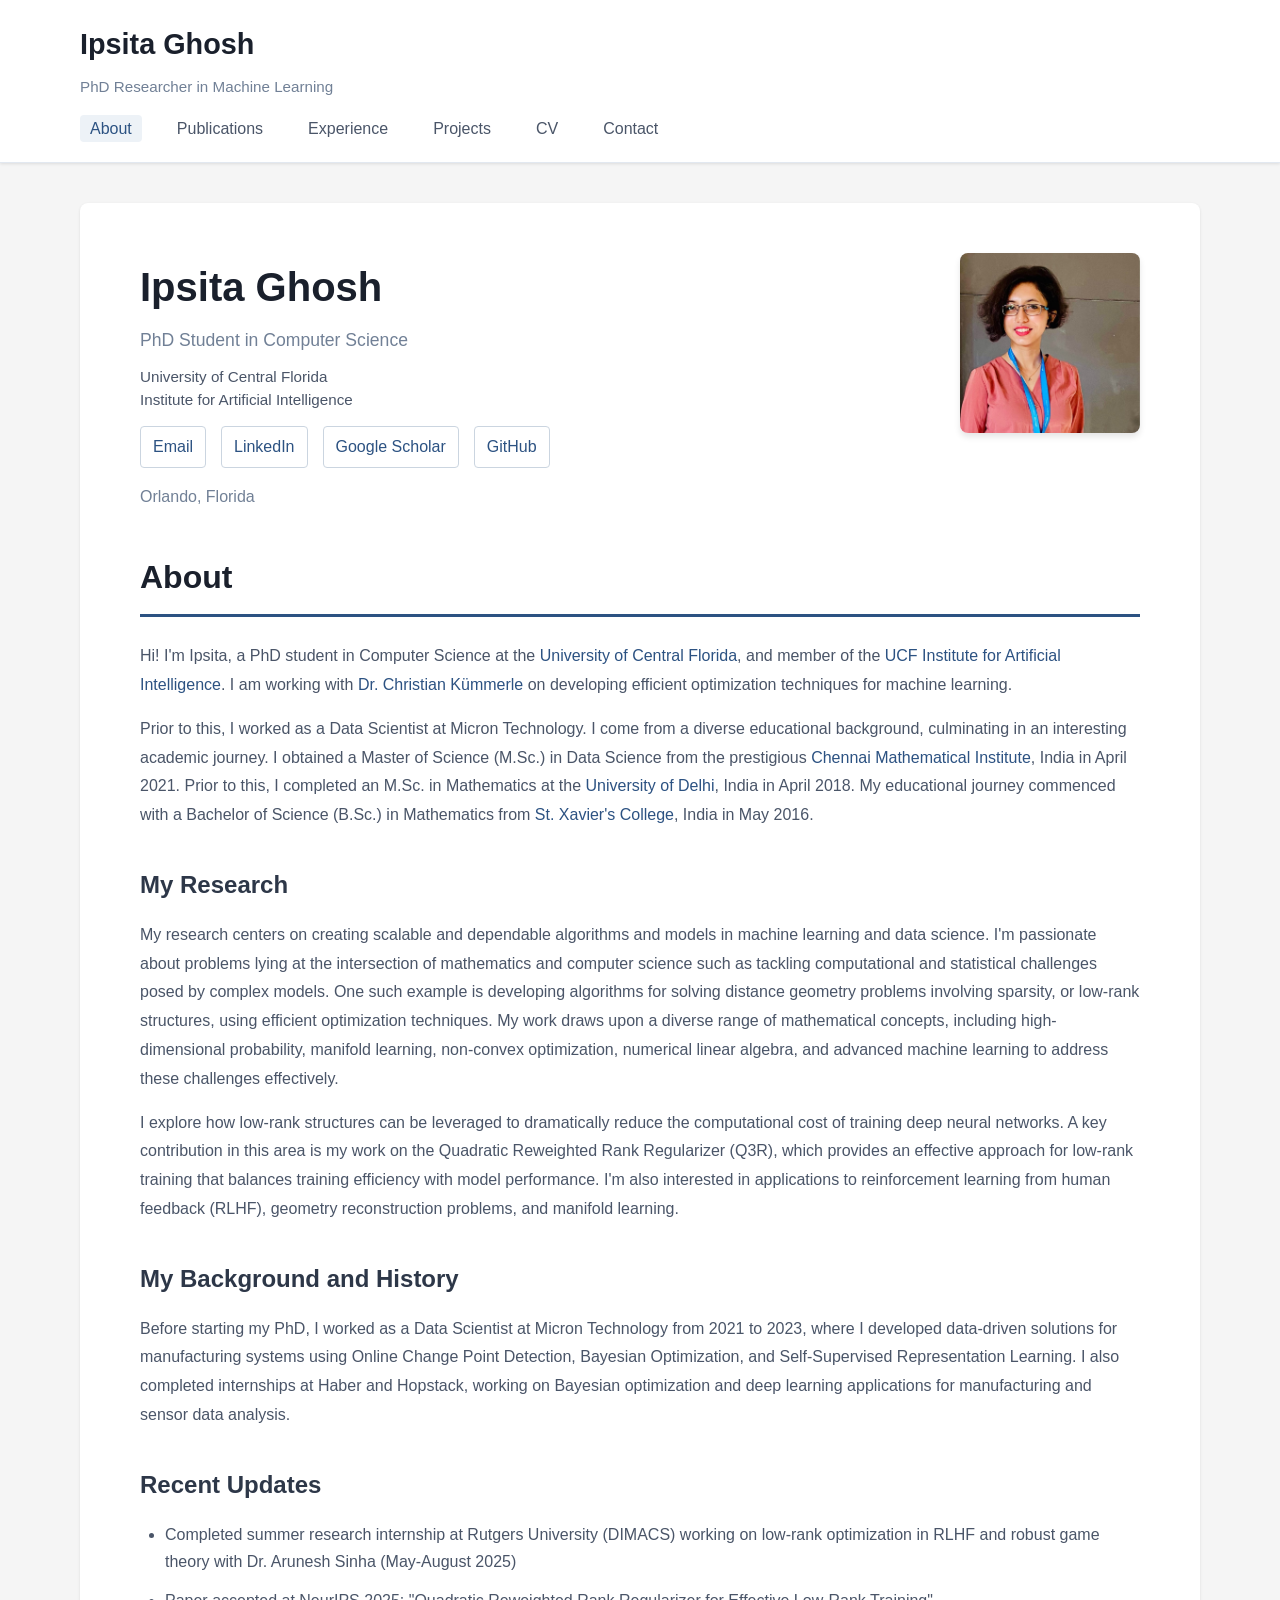
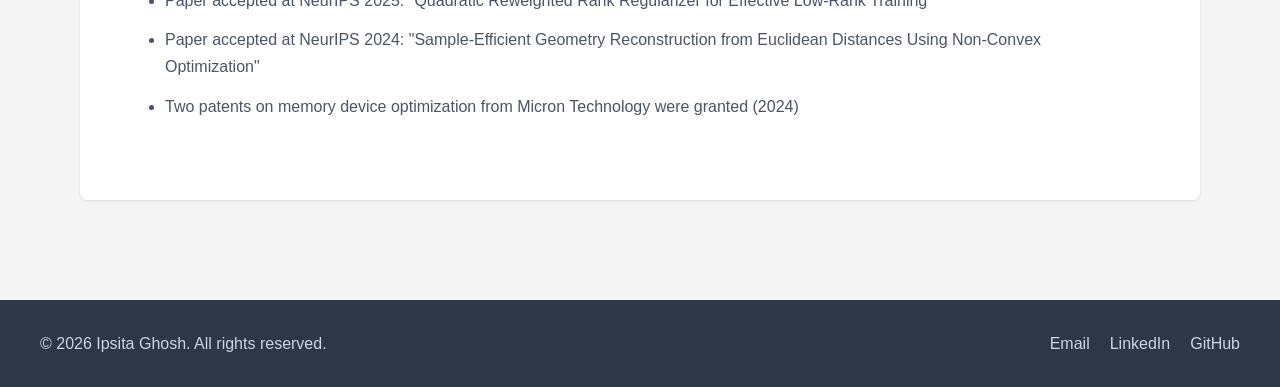
==== index.html @ 9771041d "Initial commit: Academic website with profile, publications, and projects Co-authored-by: Cursor <cu" ====
<!DOCTYPE html>
<html lang="en">
<head>
    <meta charset="UTF-8">
    <meta name="viewport" content="width=device-width, initial-scale=1.0">
    <title>About - Ipsita Ghosh</title>
    <link rel="stylesheet" href="styles.css">
</head>
<body>
    <header>
        <div class="header-content">
            <div class="site-title">
                <h1><a href="index.html">Ipsita Ghosh</a></h1>
                <p class="site-subtitle">PhD Researcher in Machine Learning</p>
            </div>
            <nav>
                <ul>
                    <li><a href="index.html" class="active">About</a></li>
                    <li><a href="publications.html">Publications</a></li>
                    <li><a href="experience.html">Experience</a></li>
                    <li><a href="projects.html">Projects</a></li>
                    <li><a href="cv.html">CV</a></li>
                    <li><a href="contact.html">Contact</a></li>
                </ul>
            </nav>
        </div>
    </header>

    <main>
        <div class="container">
            <section class="profile-section">
                <div class="profile-header">
                    <div class="profile-info">
                        <h2>Ipsita Ghosh</h2>
                        <p class="subtitle">PhD Student in Computer Science</p>
                        <p class="affiliation">University of Central Florida<br>
                        Institute for Artificial Intelligence</p>
                        <div class="social-links">
                            <a href="mailto:ipsita.ghosh@ucf.edu">Email</a>
                            <a href="#">LinkedIn</a>
                            <a href="#">Google Scholar</a>
                            <a href="#">GitHub</a>
                        </div>
                        <p class="location">Orlando, Florida</p>
                    </div>
                    <div class="profile-image-header">
                        <img src="profile.png" alt="Ipsita Ghosh" class="profile-image-small">
                    </div>
                </div>
            </section>

            <section class="content-section">
                <h2>About</h2>
                
                <p>Hi! I'm Ipsita, a PhD student in Computer Science at the <a href="https://www.ucf.edu/" target="_blank">University of Central Florida</a>, and member of the <a href="https://www.ucf.edu/ai/" target="_blank">UCF Institute for Artificial Intelligence</a>. I am working with <a href="https://ckuemmerle.com/home/" target="_blank">Dr. Christian Kümmerle</a> on developing efficient optimization techniques for machine learning.</p>
                
                <p>Prior to this, I worked as a Data Scientist at Micron Technology. I come from a diverse educational background, culminating in an interesting academic journey. I obtained a Master of Science (M.Sc.) in Data Science from the prestigious <a href="https://www.cmi.ac.in/" target="_blank">Chennai Mathematical Institute</a>, India in April 2021. Prior to this, I completed an M.Sc. in Mathematics at the <a href="http://www.du.ac.in/" target="_blank">University of Delhi</a>, India in April 2018. My educational journey commenced with a Bachelor of Science (B.Sc.) in Mathematics from <a href="https://www.sxccal.edu/" target="_blank">St. Xavier's College</a>, India in May 2016.</p>

                <h3>My Research</h3>
                <p>My research centers on creating scalable and dependable algorithms and models in machine learning and data science. I'm passionate about problems lying at the intersection of mathematics and computer science such as tackling computational and statistical challenges posed by complex models. One such example is developing algorithms for solving distance geometry problems involving sparsity, or low-rank structures, using efficient optimization techniques. My work draws upon a diverse range of mathematical concepts, including high-dimensional probability, manifold learning, non-convex optimization, numerical linear algebra, and advanced machine learning to address these challenges effectively.</p>

                <p>I explore how low-rank structures can be leveraged to dramatically reduce the computational cost of training deep neural networks. A key contribution in this area is my work on the Quadratic Reweighted Rank Regularizer (Q3R), which provides an effective approach for low-rank training that balances training efficiency with model performance. I'm also interested in applications to reinforcement learning from human feedback (RLHF), geometry reconstruction problems, and manifold learning.</p>

                <h3>My Background and History</h3>
                <p>Before starting my PhD, I worked as a Data Scientist at Micron Technology from 2021 to 2023, where I developed data-driven solutions for manufacturing systems using Online Change Point Detection, Bayesian Optimization, and Self-Supervised Representation Learning. I also completed internships at Haber and Hopstack, working on Bayesian optimization and deep learning applications for manufacturing and sensor data analysis.</p>

                <h3>Recent Updates</h3>
                <ul class="updates-list">
                    <li>Completed summer research internship at Rutgers University (DIMACS) working on low-rank optimization in RLHF and robust game theory with Dr. Arunesh Sinha (May-August 2025)</li>
                    <li>Paper accepted at NeurIPS 2025: "Quadratic Reweighted Rank Regularizer for Effective Low-Rank Training"</li>
                    <li>Paper accepted at NeurIPS 2024: "Sample-Efficient Geometry Reconstruction from Euclidean Distances Using Non-Convex Optimization"</li>
                    <li>Two patents on memory device optimization from Micron Technology were granted (2024)</li>
                </ul>
            </section>
        </div>
    </main>

    <footer>
        <div class="footer-content">
            <p>&copy; 2026 Ipsita Ghosh. All rights reserved.</p>
            <div class="footer-links">
                <a href="mailto:ipsita.ghosh@ucf.edu">Email</a>
                <a href="#">LinkedIn</a>
                <a href="#">GitHub</a>
            </div>
        </div>
    </footer>
</body>
</html>
---- styles.css ----
/* Global Styles */
* {
    margin: 0;
    padding: 0;
    box-sizing: border-box;
}

body {
    font-family: -apple-system, BlinkMacSystemFont, 'Segoe UI', Roboto, 'Helvetica Neue', Arial, sans-serif;
    line-height: 1.7;
    color: #333;
    background-color: #f5f5f5;
}

a {
    color: #2c5282;
    text-decoration: none;
    transition: color 0.3s ease;
}

a:hover {
    color: #1a365d;
}

/* Header Styles */
header {
    background-color: #fff;
    border-bottom: 1px solid #e2e8f0;
    position: sticky;
    top: 0;
    z-index: 1000;
    box-shadow: 0 1px 3px rgba(0,0,0,0.1);
}

.header-content {
    max-width: 1200px;
    margin: 0 auto;
    padding: 20px 40px;
}

.site-title h1 {
    font-size: 1.8em;
    margin-bottom: 5px;
}

.site-title h1 a {
    color: #1a202c;
}

.site-title h1 a:hover {
    color: #2c5282;
}

.site-subtitle {
    color: #718096;
    font-size: 0.95em;
    margin-bottom: 15px;
}

/* Navigation */
nav ul {
    list-style: none;
    display: flex;
    flex-wrap: wrap;
    gap: 25px;
}

nav a {
    color: #4a5568;
    font-weight: 500;
    padding: 5px 10px;
    border-radius: 4px;
    transition: all 0.3s ease;
}

nav a:hover,
nav a.active {
    color: #2c5282;
    background-color: #edf2f7;
}

/* Main Container */
main {
    max-width: 1200px;
    margin: 0 auto;
    padding: 40px;
}

.container {
    background-color: #fff;
    padding: 50px 60px;
    border-radius: 8px;
    box-shadow: 0 1px 3px rgba(0,0,0,0.1);
}

/* Profile Section */
.profile-section {
    margin-bottom: 40px;
}

.profile-header {
    display: flex;
    align-items: flex-start;
    gap: 40px;
    justify-content: space-between;
}

.profile-image-header {
    flex-shrink: 0;
    width: 180px;
}

.profile-image-small {
    width: 100%;
    height: auto;
    border-radius: 8px;
    box-shadow: 0 4px 6px rgba(0,0,0,0.1);
}

.profile-info h2 {
    font-size: 2.5em;
    color: #1a202c;
    margin-bottom: 5px;
}

.subtitle {
    color: #718096;
    font-size: 1.1em;
    margin-bottom: 10px;
}

.affiliation {
    color: #4a5568;
    font-size: 0.95em;
    margin-bottom: 15px;
    line-height: 1.5;
}

.updates-list {
    list-style-type: disc;
    margin-left: 25px;
    color: #4a5568;
}

.updates-list li {
    margin-bottom: 12px;
    line-height: 1.7;
}

.location {
    color: #718096;
    margin-top: 10px;
}

.social-links {
    display: flex;
    gap: 15px;
    margin: 15px 0;
}

.social-links a {
    color: #2c5282;
    font-weight: 500;
    padding: 6px 12px;
    border: 1px solid #cbd5e0;
    border-radius: 4px;
    transition: all 0.3s ease;
}

.social-links a:hover {
    background-color: #2c5282;
    color: #fff;
    border-color: #2c5282;
}

/* Content Section */
.content-section {
    margin-bottom: 30px;
}

.content-section h2 {
    font-size: 2em;
    color: #1a202c;
    margin-bottom: 25px;
    padding-bottom: 10px;
    border-bottom: 3px solid #2c5282;
}

.content-section h3 {
    font-size: 1.5em;
    color: #2d3748;
    margin-top: 35px;
    margin-bottom: 15px;
}

.content-section p {
    color: #4a5568;
    margin-bottom: 15px;
    line-height: 1.8;
}

/* Publications Page */
.publications-list h3 {
    font-size: 1.4em;
    color: #2d3748;
    margin-top: 30px;
    margin-bottom: 20px;
    padding-bottom: 8px;
    border-bottom: 2px solid #e2e8f0;
}

.publication-item {
    margin-bottom: 30px;
    padding: 20px;
    background-color: #f7fafc;
    border-radius: 6px;
    border-left: 4px solid #2c5282;
}

.pub-venue {
    font-weight: 700;
    color: #2c5282;
    font-size: 1.05em;
    margin-bottom: 8px;
}

.pub-title {
    font-size: 1.1em;
    font-weight: 600;
    color: #1a202c;
    margin-bottom: 8px;
}

.pub-authors {
    color: #718096;
    margin-bottom: 5px;
}

.pub-note {
    font-size: 0.9em;
    color: #718096;
    font-style: italic;
}

.pub-date {
    color: #718096;
    font-size: 0.95em;
    margin-top: 5px;
}

.pub-links {
    margin-top: 10px;
}

.pub-links a {
    color: #2c5282;
    font-weight: 500;
    margin-right: 15px;
}

/* Experience Page */
.experience-list {
    margin-top: 20px;
}

.experience-item {
    margin-bottom: 35px;
    padding: 25px;
    background-color: #f7fafc;
    border-radius: 6px;
    border-left: 4px solid #2c5282;
}

.exp-header {
    display: flex;
    justify-content: space-between;
    align-items: start;
    margin-bottom: 10px;
}

.exp-header h3 {
    font-size: 1.3em;
    color: #1a202c;
    margin: 0 0 5px 0;
}

.exp-organization {
    color: #2c5282;
    font-weight: 500;
    margin-bottom: 10px;
}

.exp-date {
    color: #718096;
    font-style: italic;
    white-space: nowrap;
}

.exp-details {
    color: #4a5568;
    margin-top: 10px;
}

.exp-details ul {
    margin-left: 20px;
    margin-top: 10px;
}

.exp-details li {
    margin-bottom: 8px;
}

/* Projects Page */
.projects-list {
    margin-top: 20px;
}

.project-item {
    margin-bottom: 35px;
    padding: 25px;
    background-color: #f7fafc;
    border-radius: 6px;
    border-left: 4px solid #2c5282;
}

.project-header {
    display: flex;
    justify-content: space-between;
    align-items: center;
    margin-bottom: 10px;
}

.project-header h3 {
    font-size: 1.3em;
    color: #1a202c;
    margin: 0;
}

.project-date {
    color: #718096;
    font-style: italic;
}

.project-location {
    color: #2c5282;
    font-weight: 500;
    margin-bottom: 10px;
}

.project-description {
    color: #4a5568;
    line-height: 1.7;
}

/* Achievements */
.achievements-list {
    margin-top: 20px;
}

.achievement-item {
    display: flex;
    gap: 25px;
    margin-bottom: 25px;
    padding: 20px;
    background-color: #f7fafc;
    border-radius: 6px;
}

.achievement-year {
    font-weight: 700;
    color: #2c5282;
    font-size: 1.2em;
    min-width: 60px;
}

.achievement-content h4 {
    color: #1a202c;
    margin-bottom: 5px;
}

.achievement-content p {
    color: #718096;
    margin: 0;
}

/* CV Page */
.cv-page {
    max-width: 900px;
}

.cv-header {
    display: flex;
    justify-content: space-between;
    align-items: center;
    margin-bottom: 30px;
}

.download-btn {
    background-color: #2c5282;
    color: #fff;
    padding: 10px 20px;
    border-radius: 5px;
    font-weight: 500;
    transition: background-color 0.3s ease;
}

.download-btn:hover {
    background-color: #1a365d;
}

.cv-section {
    margin-bottom: 40px;
}

.cv-section h3 {
    font-size: 1.4em;
    color: #1a202c;
    margin-bottom: 20px;
    padding-bottom: 8px;
    border-bottom: 2px solid #e2e8f0;
}

.cv-item {
    margin-bottom: 20px;
}

.cv-item-header {
    display: flex;
    justify-content: space-between;
    margin-bottom: 5px;
}

.cv-item-header strong {
    color: #1a202c;
}

.cv-item-header span {
    color: #718096;
    font-style: italic;
}

.cv-item p {
    color: #4a5568;
    margin: 5px 0;
}

.cv-details {
    margin-top: 8px;
    color: #718096;
}

.cv-authors {
    color: #718096;
    font-size: 0.95em;
}

.skills-grid-cv {
    display: grid;
    gap: 15px;
}

.skills-grid-cv div {
    padding: 12px;
    background-color: #f7fafc;
    border-radius: 4px;
    color: #4a5568;
}

/* Contact Page */
.contact-page {
    max-width: 800px;
}

.contact-info-box,
.research-areas-box {
    padding: 30px;
    background-color: #f7fafc;
    border-radius: 8px;
    margin-bottom: 30px;
    border-left: 4px solid #2c5282;
}

.contact-info-box h3,
.research-areas-box h3 {
    color: #1a202c;
    margin-bottom: 15px;
    margin-top: 0;
}

.contact-details {
    margin-top: 25px;
}

.contact-item {
    margin-bottom: 25px;
}

.contact-item h4 {
    color: #2c5282;
    margin-bottom: 8px;
}

.contact-item p {
    color: #4a5568;
}

.social-links-contact {
    display: flex;
    flex-wrap: wrap;
    gap: 12px;
    margin-top: 10px;
}

.social-links-contact a {
    color: #2c5282;
    font-weight: 500;
    padding: 8px 15px;
    border: 1px solid #cbd5e0;
    border-radius: 4px;
    transition: all 0.3s ease;
}

.social-links-contact a:hover {
    background-color: #2c5282;
    color: #fff;
    border-color: #2c5282;
}

.research-areas-box ul {
    margin-left: 25px;
    color: #4a5568;
}

.research-areas-box li {
    margin-bottom: 10px;
}

/* Footer */
footer {
    background-color: #2d3748;
    color: #cbd5e0;
    padding: 30px 40px;
    margin-top: 60px;
}

.footer-content {
    max-width: 1200px;
    margin: 0 auto;
    display: flex;
    justify-content: space-between;
    align-items: center;
}

.footer-links {
    display: flex;
    gap: 20px;
}

.footer-links a {
    color: #cbd5e0;
    transition: color 0.3s ease;
}

.footer-links a:hover {
    color: #fff;
}

/* Responsive Design */
@media (max-width: 768px) {
    .header-content,
    main,
    .footer-content {
        padding: 20px;
    }

    .container {
        padding: 30px 25px;
    }

    nav ul {
        gap: 15px;
    }

    .profile-header {
        flex-direction: column;
        text-align: center;
    }

    .profile-info h2 {
        font-size: 2em;
    }

    .social-links {
        justify-content: center;
    }

    .exp-header,
    .project-header,
    .cv-item-header {
        flex-direction: column;
        gap: 10px;
    }

    .footer-content {
        flex-direction: column;
        gap: 15px;
        text-align: center;
    }

    .achievement-item {
        flex-direction: column;
        gap: 10px;
    }

    .profile-header {
        flex-direction: column;
        align-items: center;
        text-align: center;
    }

    .profile-image-header {
        width: 100%;
        max-width: 180px;
        margin-top: 20px;
    }
}
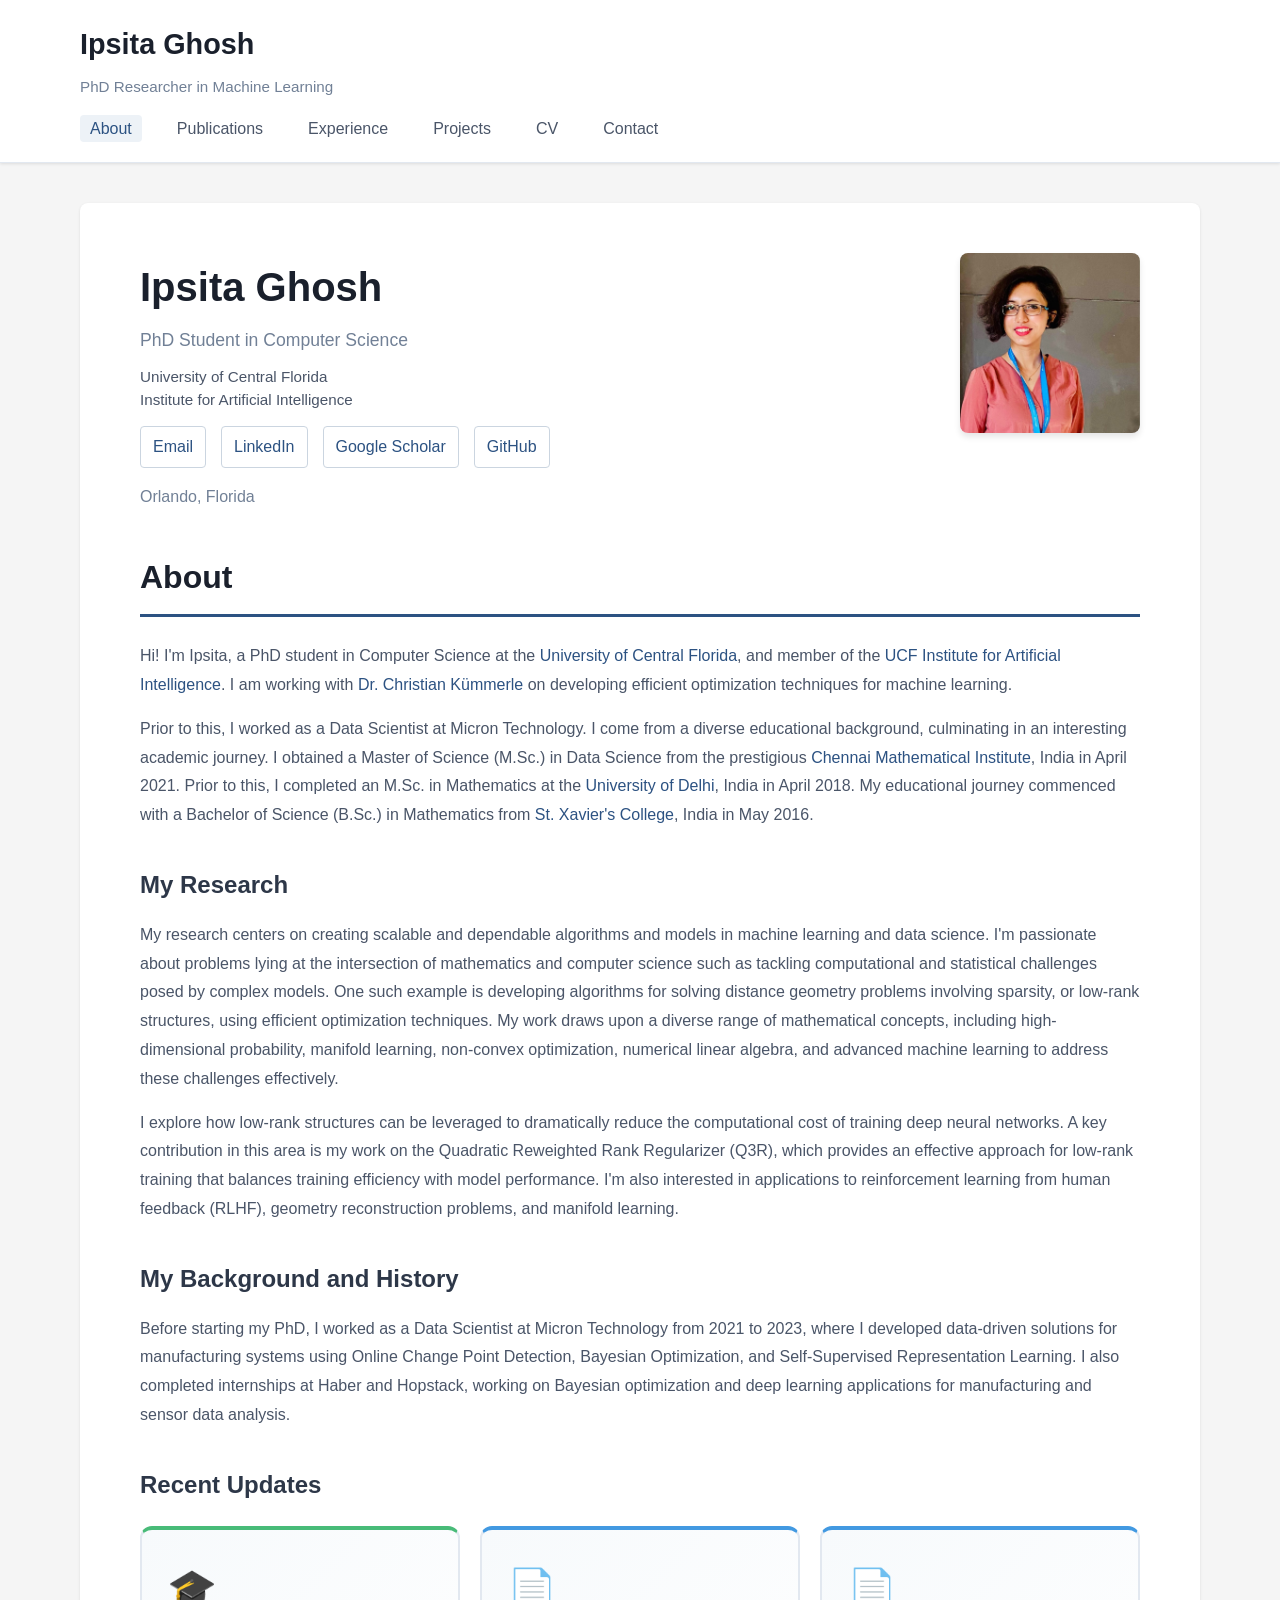
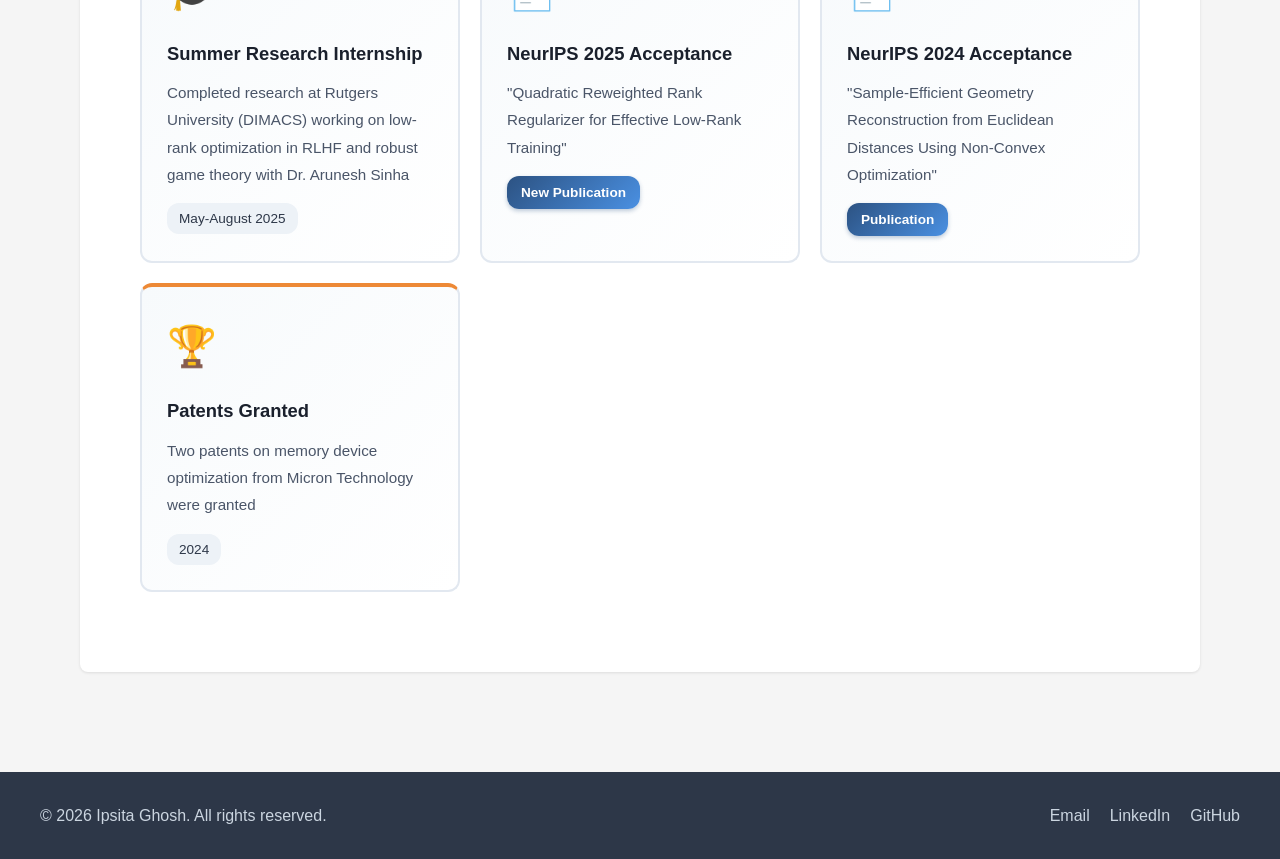
==== commit 115069a6: "Transform Recent Updates into exciting card-based design with animations and color coding Co-authore" ====
--- a/index.html
+++ b/index.html
@@ -37,9 +37,9 @@
                         Institute for Artificial Intelligence</p>
                         <div class="social-links">
                             <a href="mailto:ipsita.ghosh@ucf.edu">Email</a>
-                            <a href="#">LinkedIn</a>
-                            <a href="#">Google Scholar</a>
-                            <a href="#">GitHub</a>
+                            <a href="https://www.linkedin.com/in/ipsita--ghosh/" target="_blank">LinkedIn</a>
+                            <a href="https://scholar.google.com/citations?user=PP6lhJcAAAAJ&hl=en" target="_blank">Google Scholar</a>
+                            <a href="https://github.com/ipsita-ghosh-1" target="_blank">GitHub</a>
                         </div>
                         <p class="location">Orlando, Florida</p>
                     </div>
@@ -65,12 +65,43 @@
                 <p>Before starting my PhD, I worked as a Data Scientist at Micron Technology from 2021 to 2023, where I developed data-driven solutions for manufacturing systems using Online Change Point Detection, Bayesian Optimization, and Self-Supervised Representation Learning. I also completed internships at Haber and Hopstack, working on Bayesian optimization and deep learning applications for manufacturing and sensor data analysis.</p>
 
                 <h3>Recent Updates</h3>
-                <ul class="updates-list">
-                    <li>Completed summer research internship at Rutgers University (DIMACS) working on low-rank optimization in RLHF and robust game theory with Dr. Arunesh Sinha (May-August 2025)</li>
-                    <li>Paper accepted at NeurIPS 2025: "Quadratic Reweighted Rank Regularizer for Effective Low-Rank Training"</li>
-                    <li>Paper accepted at NeurIPS 2024: "Sample-Efficient Geometry Reconstruction from Euclidean Distances Using Non-Convex Optimization"</li>
-                    <li>Two patents on memory device optimization from Micron Technology were granted (2024)</li>
-                </ul>
+                <div class="updates-grid">
+                    <div class="update-card update-internship">
+                        <div class="update-icon">🎓</div>
+                        <div class="update-content">
+                            <h4>Summer Research Internship</h4>
+                            <p>Completed research at Rutgers University (DIMACS) working on low-rank optimization in RLHF and robust game theory with Dr. Arunesh Sinha</p>
+                            <span class="update-date">May-August 2025</span>
+                        </div>
+                    </div>
+                    
+                    <div class="update-card update-publication">
+                        <div class="update-icon">📄</div>
+                        <div class="update-content">
+                            <h4>NeurIPS 2025 Acceptance</h4>
+                            <p>"Quadratic Reweighted Rank Regularizer for Effective Low-Rank Training"</p>
+                            <span class="update-badge">New Publication</span>
+                        </div>
+                    </div>
+                    
+                    <div class="update-card update-publication">
+                        <div class="update-icon">📄</div>
+                        <div class="update-content">
+                            <h4>NeurIPS 2024 Acceptance</h4>
+                            <p>"Sample-Efficient Geometry Reconstruction from Euclidean Distances Using Non-Convex Optimization"</p>
+                            <span class="update-badge">Publication</span>
+                        </div>
+                    </div>
+                    
+                    <div class="update-card update-patent">
+                        <div class="update-icon">🏆</div>
+                        <div class="update-content">
+                            <h4>Patents Granted</h4>
+                            <p>Two patents on memory device optimization from Micron Technology were granted</p>
+                            <span class="update-date">2024</span>
+                        </div>
+                    </div>
+                </div>
             </section>
         </div>
     </main>
--- a/styles.css
+++ b/styles.css
@@ -136,15 +136,106 @@
     line-height: 1.5;
 }
 
-.updates-list {
-    list-style-type: disc;
-    margin-left: 25px;
-    color: #4a5568;
-}
-
-.updates-list li {
+.updates-grid {
+    display: grid;
+    grid-template-columns: repeat(auto-fit, minmax(280px, 1fr));
+    gap: 20px;
+    margin-top: 20px;
+}
+
+.update-card {
+    padding: 25px;
+    border-radius: 12px;
+    background: linear-gradient(135deg, #f7fafc 0%, #ffffff 100%);
+    border: 2px solid #e2e8f0;
+    transition: all 0.3s ease;
+    position: relative;
+    overflow: hidden;
+}
+
+.update-card::before {
+    content: '';
+    position: absolute;
+    top: 0;
+    left: 0;
+    right: 0;
+    height: 4px;
+    background: linear-gradient(90deg, #2c5282, #4a90e2);
+    transform: scaleX(0);
+    transition: transform 0.3s ease;
+}
+
+.update-card:hover {
+    transform: translateY(-5px);
+    box-shadow: 0 8px 20px rgba(44, 82, 130, 0.2);
+    border-color: #2c5282;
+}
+
+.update-card:hover::before {
+    transform: scaleX(1);
+}
+
+.update-internship {
+    border-top: 4px solid #48bb78;
+}
+
+.update-publication {
+    border-top: 4px solid #4299e1;
+}
+
+.update-patent {
+    border-top: 4px solid #ed8936;
+}
+
+.update-icon {
+    font-size: 2.5em;
+    margin-bottom: 15px;
+    display: inline-block;
+    animation: bounce 2s infinite;
+}
+
+@keyframes bounce {
+    0%, 100% {
+        transform: translateY(0);
+    }
+    50% {
+        transform: translateY(-10px);
+    }
+}
+
+.update-content h4 {
+    color: #1a202c;
+    font-size: 1.15em;
+    margin-bottom: 10px;
+    font-weight: 600;
+}
+
+.update-content p {
+    color: #4a5568;
+    line-height: 1.6;
     margin-bottom: 12px;
-    line-height: 1.7;
+    font-size: 0.95em;
+}
+
+.update-date {
+    display: inline-block;
+    background-color: #edf2f7;
+    color: #2d3748;
+    padding: 4px 12px;
+    border-radius: 12px;
+    font-size: 0.85em;
+    font-weight: 500;
+}
+
+.update-badge {
+    display: inline-block;
+    background: linear-gradient(135deg, #2c5282, #4a90e2);
+    color: #fff;
+    padding: 5px 14px;
+    border-radius: 12px;
+    font-size: 0.85em;
+    font-weight: 600;
+    box-shadow: 0 2px 4px rgba(44, 82, 130, 0.3);
 }
 
 .location {
@@ -260,45 +351,86 @@
 
 /* Experience Page */
 .experience-list {
-    margin-top: 20px;
+    margin-top: 30px;
+    position: relative;
+    padding-left: 30px;
+}
+
+.experience-list::before {
+    content: '';
+    position: absolute;
+    left: 0;
+    top: 0;
+    bottom: 0;
+    width: 2px;
+    background: linear-gradient(to bottom, #2c5282, #4a90e2);
 }
 
 .experience-item {
-    margin-bottom: 35px;
-    padding: 25px;
-    background-color: #f7fafc;
-    border-radius: 6px;
-    border-left: 4px solid #2c5282;
+    margin-bottom: 40px;
+    padding: 25px 30px;
+    background-color: #fff;
+    border-radius: 8px;
+    border: 1px solid #e2e8f0;
+    box-shadow: 0 2px 4px rgba(0,0,0,0.05);
+    position: relative;
+    transition: all 0.3s ease;
+}
+
+.experience-item::before {
+    content: '';
+    position: absolute;
+    left: -37px;
+    top: 30px;
+    width: 14px;
+    height: 14px;
+    background-color: #2c5282;
+    border: 3px solid #fff;
+    border-radius: 50%;
+    box-shadow: 0 0 0 3px #e2e8f0;
+}
+
+.experience-item:hover {
+    box-shadow: 0 4px 12px rgba(44, 82, 130, 0.15);
+    transform: translateX(5px);
 }
 
 .exp-header {
     display: flex;
     justify-content: space-between;
     align-items: start;
+    margin-bottom: 12px;
+}
+
+.exp-header h3 {
+    font-size: 1.35em;
+    color: #1a202c;
+    margin: 0 0 8px 0;
+    font-weight: 600;
+}
+
+.exp-organization {
+    color: #2c5282;
+    font-weight: 600;
     margin-bottom: 10px;
-}
-
-.exp-header h3 {
-    font-size: 1.3em;
-    color: #1a202c;
-    margin: 0 0 5px 0;
-}
-
-.exp-organization {
-    color: #2c5282;
-    font-weight: 500;
-    margin-bottom: 10px;
+    font-size: 1.05em;
 }
 
 .exp-date {
     color: #718096;
     font-style: italic;
     white-space: nowrap;
+    font-size: 0.95em;
+    background-color: #edf2f7;
+    padding: 4px 12px;
+    border-radius: 12px;
+    font-weight: 500;
 }
 
 .exp-details {
     color: #4a5568;
-    margin-top: 10px;
+    margin-top: 12px;
+    line-height: 1.7;
 }
 
 .exp-details ul {
@@ -307,75 +439,154 @@
 }
 
 .exp-details li {
-    margin-bottom: 8px;
+    margin-bottom: 10px;
 }
 
 /* Projects Page */
 .projects-list {
-    margin-top: 20px;
+    margin-top: 30px;
+    position: relative;
+    padding-left: 30px;
+}
+
+.projects-list::before {
+    content: '';
+    position: absolute;
+    left: 0;
+    top: 0;
+    bottom: 0;
+    width: 2px;
+    background: linear-gradient(to bottom, #2c5282, #4a90e2);
 }
 
 .project-item {
-    margin-bottom: 35px;
-    padding: 25px;
-    background-color: #f7fafc;
-    border-radius: 6px;
-    border-left: 4px solid #2c5282;
+    margin-bottom: 40px;
+    padding: 25px 30px;
+    background-color: #fff;
+    border-radius: 8px;
+    border: 1px solid #e2e8f0;
+    box-shadow: 0 2px 4px rgba(0,0,0,0.05);
+    position: relative;
+    transition: all 0.3s ease;
+}
+
+.project-item::before {
+    content: '';
+    position: absolute;
+    left: -37px;
+    top: 30px;
+    width: 14px;
+    height: 14px;
+    background-color: #2c5282;
+    border: 3px solid #fff;
+    border-radius: 50%;
+    box-shadow: 0 0 0 3px #e2e8f0;
+}
+
+.project-item:hover {
+    box-shadow: 0 4px 12px rgba(44, 82, 130, 0.15);
+    transform: translateX(5px);
 }
 
 .project-header {
     display: flex;
     justify-content: space-between;
     align-items: center;
+    margin-bottom: 12px;
+}
+
+.project-header h3 {
+    font-size: 1.35em;
+    color: #1a202c;
+    margin: 0;
+    font-weight: 600;
+}
+
+.project-date {
+    color: #718096;
+    font-style: italic;
+    font-size: 0.95em;
+    background-color: #edf2f7;
+    padding: 4px 12px;
+    border-radius: 12px;
+    font-weight: 500;
+}
+
+.project-location {
+    color: #2c5282;
+    font-weight: 600;
     margin-bottom: 10px;
-}
-
-.project-header h3 {
-    font-size: 1.3em;
-    color: #1a202c;
-    margin: 0;
-}
-
-.project-date {
-    color: #718096;
-    font-style: italic;
-}
-
-.project-location {
-    color: #2c5282;
-    font-weight: 500;
-    margin-bottom: 10px;
+    font-size: 1.05em;
 }
 
 .project-description {
     color: #4a5568;
-    line-height: 1.7;
+    line-height: 1.8;
 }
 
 /* Achievements */
 .achievements-list {
-    margin-top: 20px;
+    margin-top: 30px;
+    position: relative;
+    padding-left: 30px;
+}
+
+.achievements-list::before {
+    content: '';
+    position: absolute;
+    left: 0;
+    top: 0;
+    bottom: 0;
+    width: 2px;
+    background: linear-gradient(to bottom, #2c5282, #4a90e2);
 }
 
 .achievement-item {
     display: flex;
     gap: 25px;
-    margin-bottom: 25px;
-    padding: 20px;
-    background-color: #f7fafc;
-    border-radius: 6px;
+    margin-bottom: 30px;
+    padding: 20px 25px;
+    background-color: #fff;
+    border-radius: 8px;
+    border: 1px solid #e2e8f0;
+    box-shadow: 0 2px 4px rgba(0,0,0,0.05);
+    position: relative;
+    transition: all 0.3s ease;
+}
+
+.achievement-item::before {
+    content: '';
+    position: absolute;
+    left: -37px;
+    top: 25px;
+    width: 14px;
+    height: 14px;
+    background-color: #2c5282;
+    border: 3px solid #fff;
+    border-radius: 50%;
+    box-shadow: 0 0 0 3px #e2e8f0;
+}
+
+.achievement-item:hover {
+    box-shadow: 0 4px 12px rgba(44, 82, 130, 0.15);
+    transform: translateX(5px);
 }
 
 .achievement-year {
     font-weight: 700;
     color: #2c5282;
-    font-size: 1.2em;
+    font-size: 1.15em;
     min-width: 60px;
+    background-color: #edf2f7;
+    padding: 4px 12px;
+    border-radius: 12px;
+    height: fit-content;
 }
 
 .achievement-content h4 {
     color: #1a202c;
     margin-bottom: 5px;
+    font-weight: 600;
 }
 
 .achievement-content p {
@@ -623,4 +834,36 @@
         max-width: 180px;
         margin-top: 20px;
     }
-}
+
+    .experience-list,
+    .projects-list,
+    .achievements-list {
+        padding-left: 20px;
+    }
+
+    .experience-list::before,
+    .projects-list::before,
+    .achievements-list::before {
+        left: 5px;
+    }
+
+    .experience-item::before,
+    .project-item::before,
+    .achievement-item::before {
+        left: -27px;
+    }
+
+    .experience-item:hover,
+    .project-item:hover,
+    .achievement-item:hover {
+        transform: none;
+    }
+
+    .updates-grid {
+        grid-template-columns: 1fr;
+    }
+
+    .update-card:hover {
+        transform: translateY(-3px);
+    }
+}
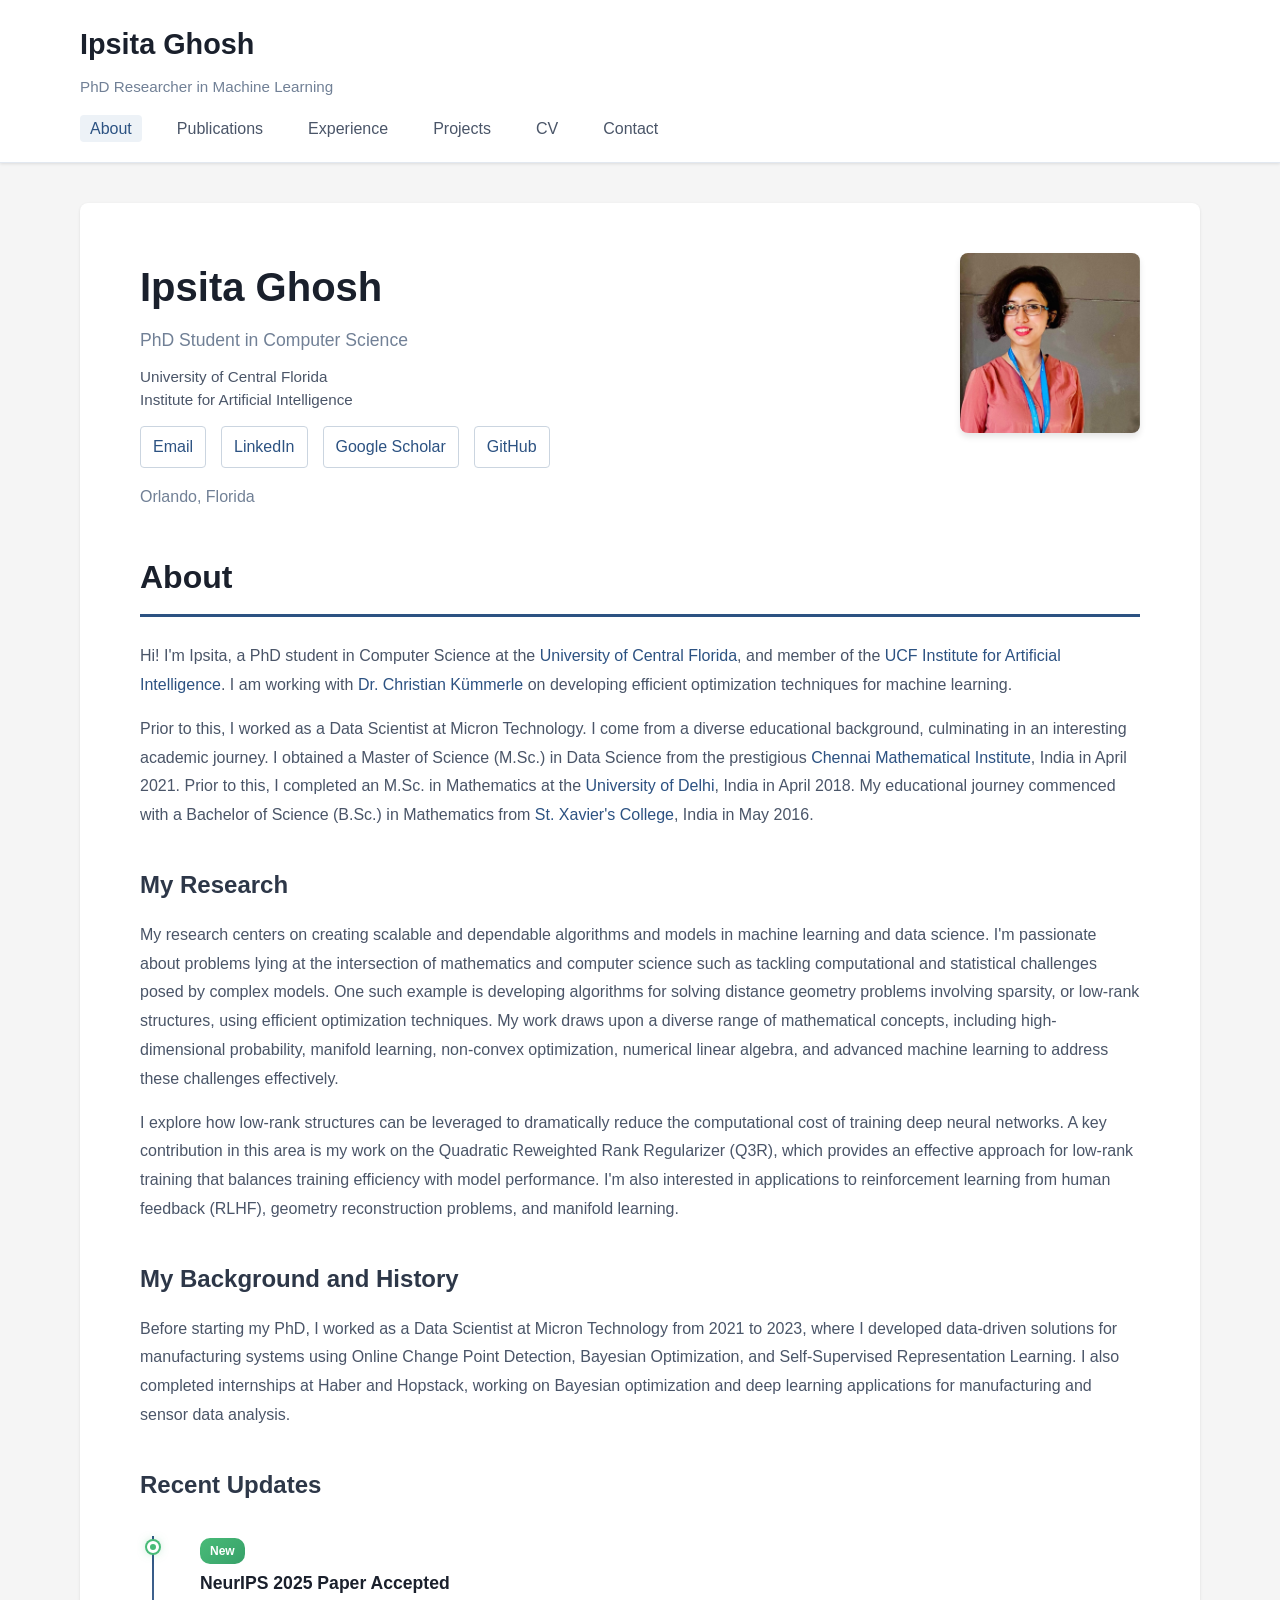
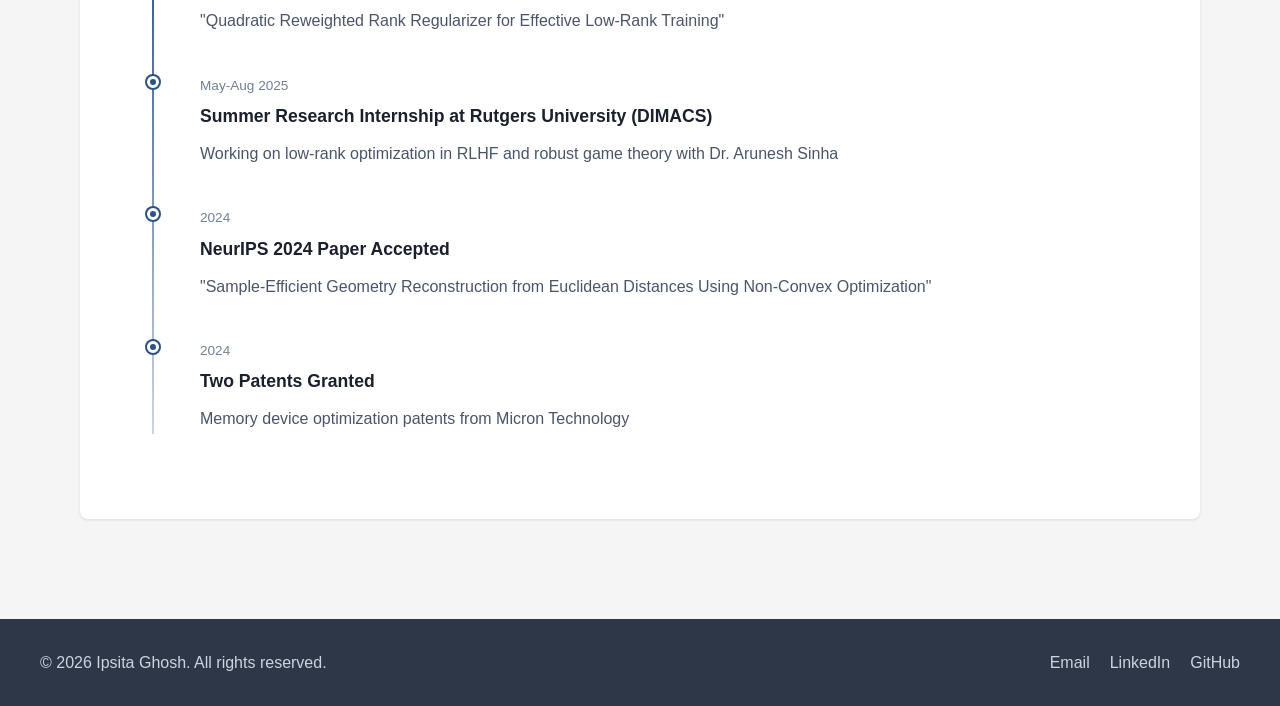
==== commit a85f861d: "Replace card-based updates with minimalist timeline style and fix chronological order Co-authored-by" ====
--- a/index.html
+++ b/index.html
@@ -65,40 +65,40 @@
                 <p>Before starting my PhD, I worked as a Data Scientist at Micron Technology from 2021 to 2023, where I developed data-driven solutions for manufacturing systems using Online Change Point Detection, Bayesian Optimization, and Self-Supervised Representation Learning. I also completed internships at Haber and Hopstack, working on Bayesian optimization and deep learning applications for manufacturing and sensor data analysis.</p>
 
                 <h3>Recent Updates</h3>
-                <div class="updates-grid">
-                    <div class="update-card update-internship">
-                        <div class="update-icon">🎓</div>
-                        <div class="update-content">
-                            <h4>Summer Research Internship</h4>
-                            <p>Completed research at Rutgers University (DIMACS) working on low-rank optimization in RLHF and robust game theory with Dr. Arunesh Sinha</p>
-                            <span class="update-date">May-August 2025</span>
+                <div class="updates-timeline">
+                    <div class="timeline-item">
+                        <div class="timeline-marker highlight"></div>
+                        <div class="timeline-content">
+                            <span class="timeline-badge">New</span>
+                            <h4>NeurIPS 2025 Paper Accepted</h4>
+                            <p>"Quadratic Reweighted Rank Regularizer for Effective Low-Rank Training"</p>
                         </div>
                     </div>
                     
-                    <div class="update-card update-publication">
-                        <div class="update-icon">📄</div>
-                        <div class="update-content">
-                            <h4>NeurIPS 2025 Acceptance</h4>
-                            <p>"Quadratic Reweighted Rank Regularizer for Effective Low-Rank Training"</p>
-                            <span class="update-badge">New Publication</span>
+                    <div class="timeline-item">
+                        <div class="timeline-marker"></div>
+                        <div class="timeline-content">
+                            <span class="timeline-date">May-Aug 2025</span>
+                            <h4>Summer Research Internship at Rutgers University (DIMACS)</h4>
+                            <p>Working on low-rank optimization in RLHF and robust game theory with Dr. Arunesh Sinha</p>
                         </div>
                     </div>
                     
-                    <div class="update-card update-publication">
-                        <div class="update-icon">📄</div>
-                        <div class="update-content">
-                            <h4>NeurIPS 2024 Acceptance</h4>
+                    <div class="timeline-item">
+                        <div class="timeline-marker"></div>
+                        <div class="timeline-content">
+                            <span class="timeline-date">2024</span>
+                            <h4>NeurIPS 2024 Paper Accepted</h4>
                             <p>"Sample-Efficient Geometry Reconstruction from Euclidean Distances Using Non-Convex Optimization"</p>
-                            <span class="update-badge">Publication</span>
                         </div>
                     </div>
                     
-                    <div class="update-card update-patent">
-                        <div class="update-icon">🏆</div>
-                        <div class="update-content">
-                            <h4>Patents Granted</h4>
-                            <p>Two patents on memory device optimization from Micron Technology were granted</p>
-                            <span class="update-date">2024</span>
+                    <div class="timeline-item">
+                        <div class="timeline-marker"></div>
+                        <div class="timeline-content">
+                            <span class="timeline-date">2024</span>
+                            <h4>Two Patents Granted</h4>
+                            <p>Memory device optimization patents from Micron Technology</p>
                         </div>
                     </div>
                 </div>
--- a/styles.css
+++ b/styles.css
@@ -136,106 +136,85 @@
     line-height: 1.5;
 }
 
-.updates-grid {
-    display: grid;
-    grid-template-columns: repeat(auto-fit, minmax(280px, 1fr));
-    gap: 20px;
-    margin-top: 20px;
-}
-
-.update-card {
-    padding: 25px;
-    border-radius: 12px;
-    background: linear-gradient(135deg, #f7fafc 0%, #ffffff 100%);
-    border: 2px solid #e2e8f0;
-    transition: all 0.3s ease;
+.updates-timeline {
     position: relative;
-    overflow: hidden;
-}
-
-.update-card::before {
+    padding-left: 40px;
+    margin-top: 30px;
+}
+
+.updates-timeline::before {
     content: '';
     position: absolute;
+    left: 12px;
     top: 0;
-    left: 0;
-    right: 0;
-    height: 4px;
-    background: linear-gradient(90deg, #2c5282, #4a90e2);
-    transform: scaleX(0);
-    transition: transform 0.3s ease;
-}
-
-.update-card:hover {
-    transform: translateY(-5px);
-    box-shadow: 0 8px 20px rgba(44, 82, 130, 0.2);
-    border-color: #2c5282;
-}
-
-.update-card:hover::before {
-    transform: scaleX(1);
-}
-
-.update-internship {
-    border-top: 4px solid #48bb78;
-}
-
-.update-publication {
-    border-top: 4px solid #4299e1;
-}
-
-.update-patent {
-    border-top: 4px solid #ed8936;
-}
-
-.update-icon {
-    font-size: 2.5em;
-    margin-bottom: 15px;
+    bottom: 0;
+    width: 2px;
+    background: linear-gradient(to bottom, #2c5282, #cbd5e0);
+}
+
+.timeline-item {
+    position: relative;
+    margin-bottom: 35px;
+    padding-left: 20px;
+}
+
+.timeline-marker {
+    position: absolute;
+    left: -33px;
+    top: 5px;
+    width: 12px;
+    height: 12px;
+    background-color: #2c5282;
+    border: 3px solid #fff;
+    border-radius: 50%;
+    box-shadow: 0 0 0 2px #2c5282;
+}
+
+.timeline-marker.highlight {
+    background-color: #48bb78;
+    box-shadow: 0 0 0 2px #48bb78, 0 0 10px rgba(72, 187, 120, 0.5);
+    animation: pulse 2s infinite;
+}
+
+@keyframes pulse {
+    0%, 100% { 
+        transform: scale(1); 
+    }
+    50% { 
+        transform: scale(1.2); 
+    }
+}
+
+.timeline-content h4 {
+    color: #1a202c;
+    font-size: 1.1em;
+    margin-bottom: 8px;
+    font-weight: 600;
+}
+
+.timeline-content p {
+    color: #4a5568;
+    line-height: 1.6;
+    margin: 0;
+}
+
+.timeline-date {
     display: inline-block;
-    animation: bounce 2s infinite;
-}
-
-@keyframes bounce {
-    0%, 100% {
-        transform: translateY(0);
-    }
-    50% {
-        transform: translateY(-10px);
-    }
-}
-
-.update-content h4 {
-    color: #1a202c;
-    font-size: 1.15em;
-    margin-bottom: 10px;
-    font-weight: 600;
-}
-
-.update-content p {
-    color: #4a5568;
-    line-height: 1.6;
-    margin-bottom: 12px;
-    font-size: 0.95em;
-}
-
-.update-date {
-    display: inline-block;
-    background-color: #edf2f7;
-    color: #2d3748;
-    padding: 4px 12px;
-    border-radius: 12px;
+    color: #718096;
     font-size: 0.85em;
     font-weight: 500;
-}
-
-.update-badge {
+    margin-bottom: 5px;
+}
+
+.timeline-badge {
     display: inline-block;
-    background: linear-gradient(135deg, #2c5282, #4a90e2);
-    color: #fff;
-    padding: 5px 14px;
-    border-radius: 12px;
-    font-size: 0.85em;
+    background: linear-gradient(135deg, #48bb78, #38a169);
+    color: white;
+    padding: 3px 10px;
+    border-radius: 10px;
+    font-size: 0.75em;
     font-weight: 600;
-    box-shadow: 0 2px 4px rgba(44, 82, 130, 0.3);
+    margin-bottom: 5px;
 }
 
 .location {
@@ -859,11 +838,15 @@
         transform: none;
     }
 
-    .updates-grid {
-        grid-template-columns: 1fr;
-    }
-
-    .update-card:hover {
-        transform: translateY(-3px);
-    }
-}
+    .updates-timeline {
+        padding-left: 30px;
+    }
+
+    .updates-timeline::before {
+        left: 8px;
+    }
+
+    .timeline-marker {
+        left: -27px;
+    }
+}
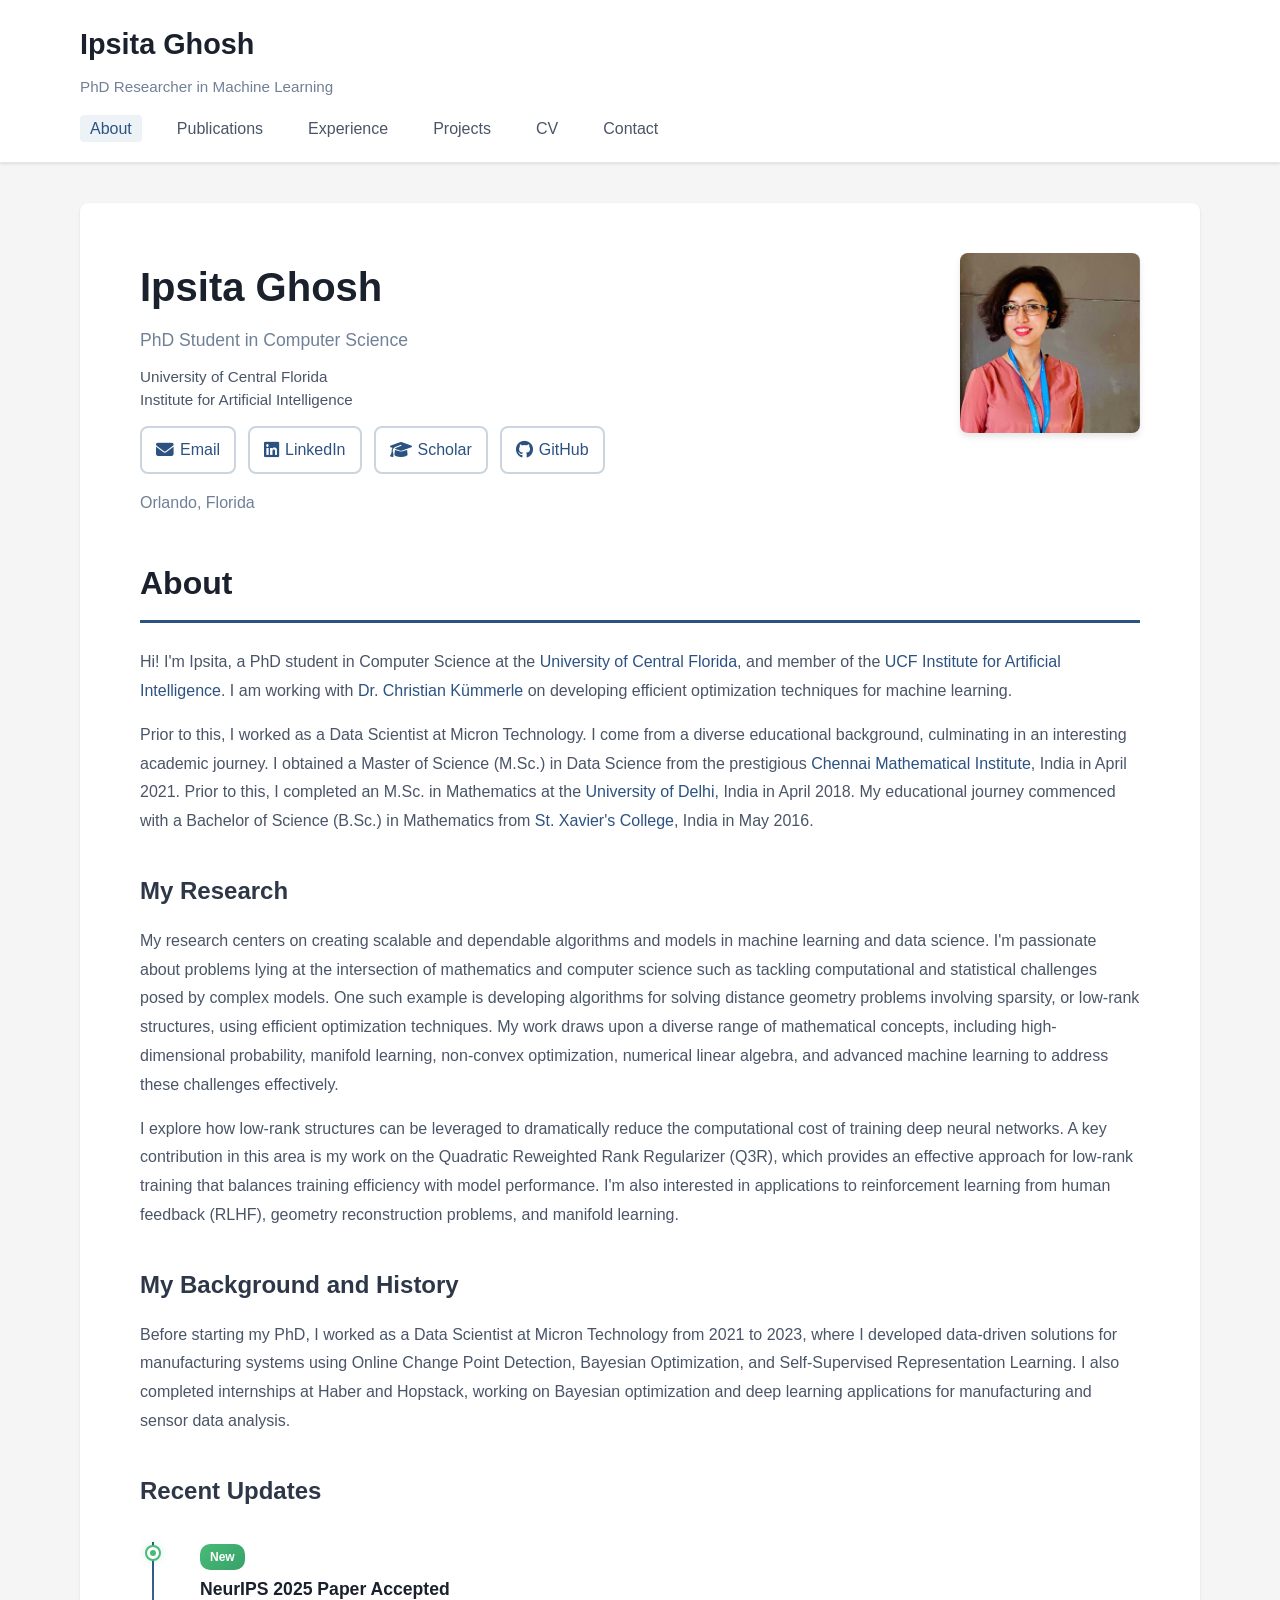
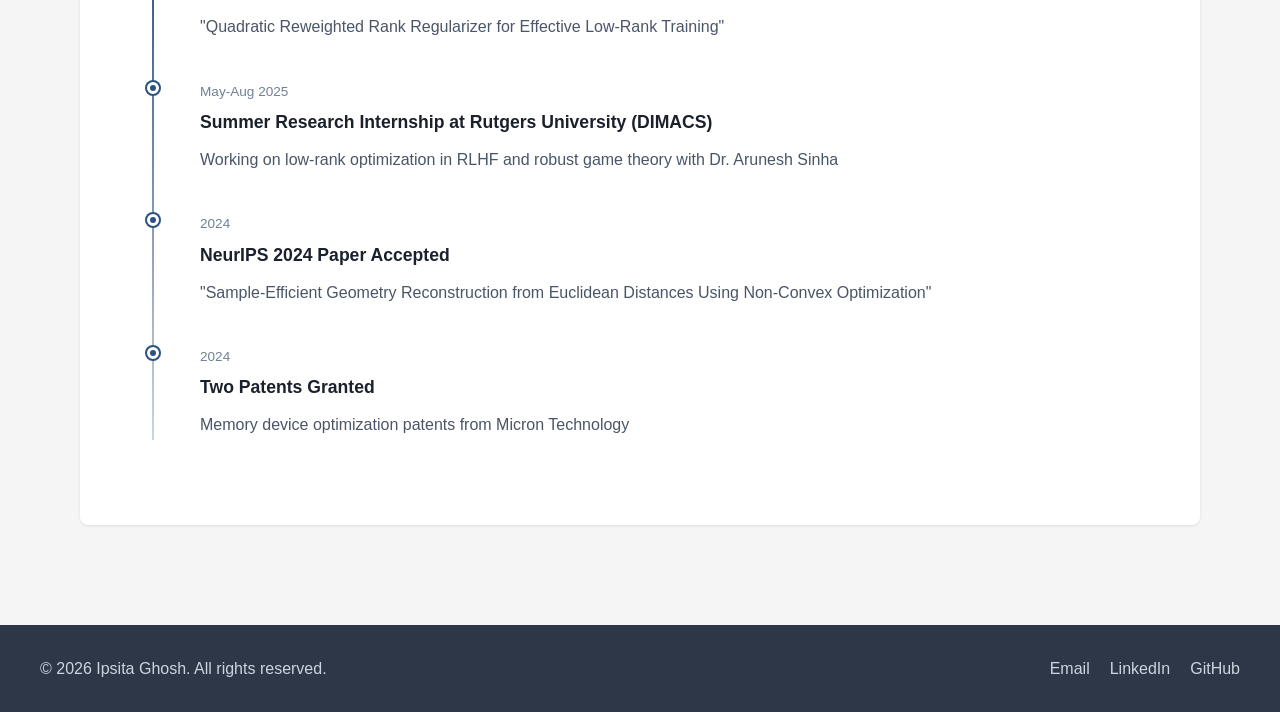
==== commit d73b1054: "Add Font Awesome icons to all social media links across the website Co-authored-by: Cursor <cursorag" ====
--- a/index.html
+++ b/index.html
@@ -5,6 +5,7 @@
     <meta name="viewport" content="width=device-width, initial-scale=1.0">
     <title>About - Ipsita Ghosh</title>
     <link rel="stylesheet" href="styles.css">
+    <link rel="stylesheet" href="https://cdnjs.cloudflare.com/ajax/libs/font-awesome/6.5.1/css/all.min.css">
 </head>
 <body>
     <header>
@@ -36,10 +37,18 @@
                         <p class="affiliation">University of Central Florida<br>
                         Institute for Artificial Intelligence</p>
                         <div class="social-links">
-                            <a href="mailto:ipsita.ghosh@ucf.edu">Email</a>
-                            <a href="https://www.linkedin.com/in/ipsita--ghosh/" target="_blank">LinkedIn</a>
-                            <a href="https://scholar.google.com/citations?user=PP6lhJcAAAAJ&hl=en" target="_blank">Google Scholar</a>
-                            <a href="https://github.com/ipsita-ghosh-1" target="_blank">GitHub</a>
+                            <a href="mailto:ipsita.ghosh@ucf.edu" title="Email">
+                                <i class="fas fa-envelope"></i> Email
+                            </a>
+                            <a href="https://www.linkedin.com/in/ipsita--ghosh/" target="_blank" title="LinkedIn">
+                                <i class="fab fa-linkedin"></i> LinkedIn
+                            </a>
+                            <a href="https://scholar.google.com/citations?user=PP6lhJcAAAAJ&hl=en" target="_blank" title="Google Scholar">
+                                <i class="fas fa-graduation-cap"></i> Scholar
+                            </a>
+                            <a href="https://github.com/ipsita-ghosh-1" target="_blank" title="GitHub">
+                                <i class="fab fa-github"></i> GitHub
+                            </a>
                         </div>
                         <p class="location">Orlando, Florida</p>
                     </div>
--- a/styles.css
+++ b/styles.css
@@ -224,23 +224,33 @@
 
 .social-links {
     display: flex;
-    gap: 15px;
+    gap: 12px;
     margin: 15px 0;
+    flex-wrap: wrap;
 }
 
 .social-links a {
     color: #2c5282;
     font-weight: 500;
-    padding: 6px 12px;
-    border: 1px solid #cbd5e0;
-    border-radius: 4px;
+    padding: 8px 14px;
+    border: 2px solid #cbd5e0;
+    border-radius: 8px;
     transition: all 0.3s ease;
+    display: inline-flex;
+    align-items: center;
+    gap: 6px;
+}
+
+.social-links a i {
+    font-size: 1.1em;
 }
 
 .social-links a:hover {
     background-color: #2c5282;
     color: #fff;
     border-color: #2c5282;
+    transform: translateY(-2px);
+    box-shadow: 0 4px 8px rgba(44, 82, 130, 0.2);
 }
 
 /* Content Section */
@@ -705,15 +715,24 @@
     color: #2c5282;
     font-weight: 500;
     padding: 8px 15px;
-    border: 1px solid #cbd5e0;
-    border-radius: 4px;
+    border: 2px solid #cbd5e0;
+    border-radius: 8px;
     transition: all 0.3s ease;
+    display: inline-flex;
+    align-items: center;
+    gap: 6px;
+}
+
+.social-links-contact a i {
+    font-size: 1.1em;
 }
 
 .social-links-contact a:hover {
     background-color: #2c5282;
     color: #fff;
     border-color: #2c5282;
+    transform: translateY(-2px);
+    box-shadow: 0 4px 8px rgba(44, 82, 130, 0.2);
 }
 
 .research-areas-box ul {
@@ -744,11 +763,19 @@
 .footer-links {
     display: flex;
     gap: 20px;
+    flex-wrap: wrap;
 }
 
 .footer-links a {
     color: #cbd5e0;
     transition: color 0.3s ease;
+    display: inline-flex;
+    align-items: center;
+    gap: 6px;
+}
+
+.footer-links a i {
+    font-size: 1.1em;
 }
 
 .footer-links a:hover {
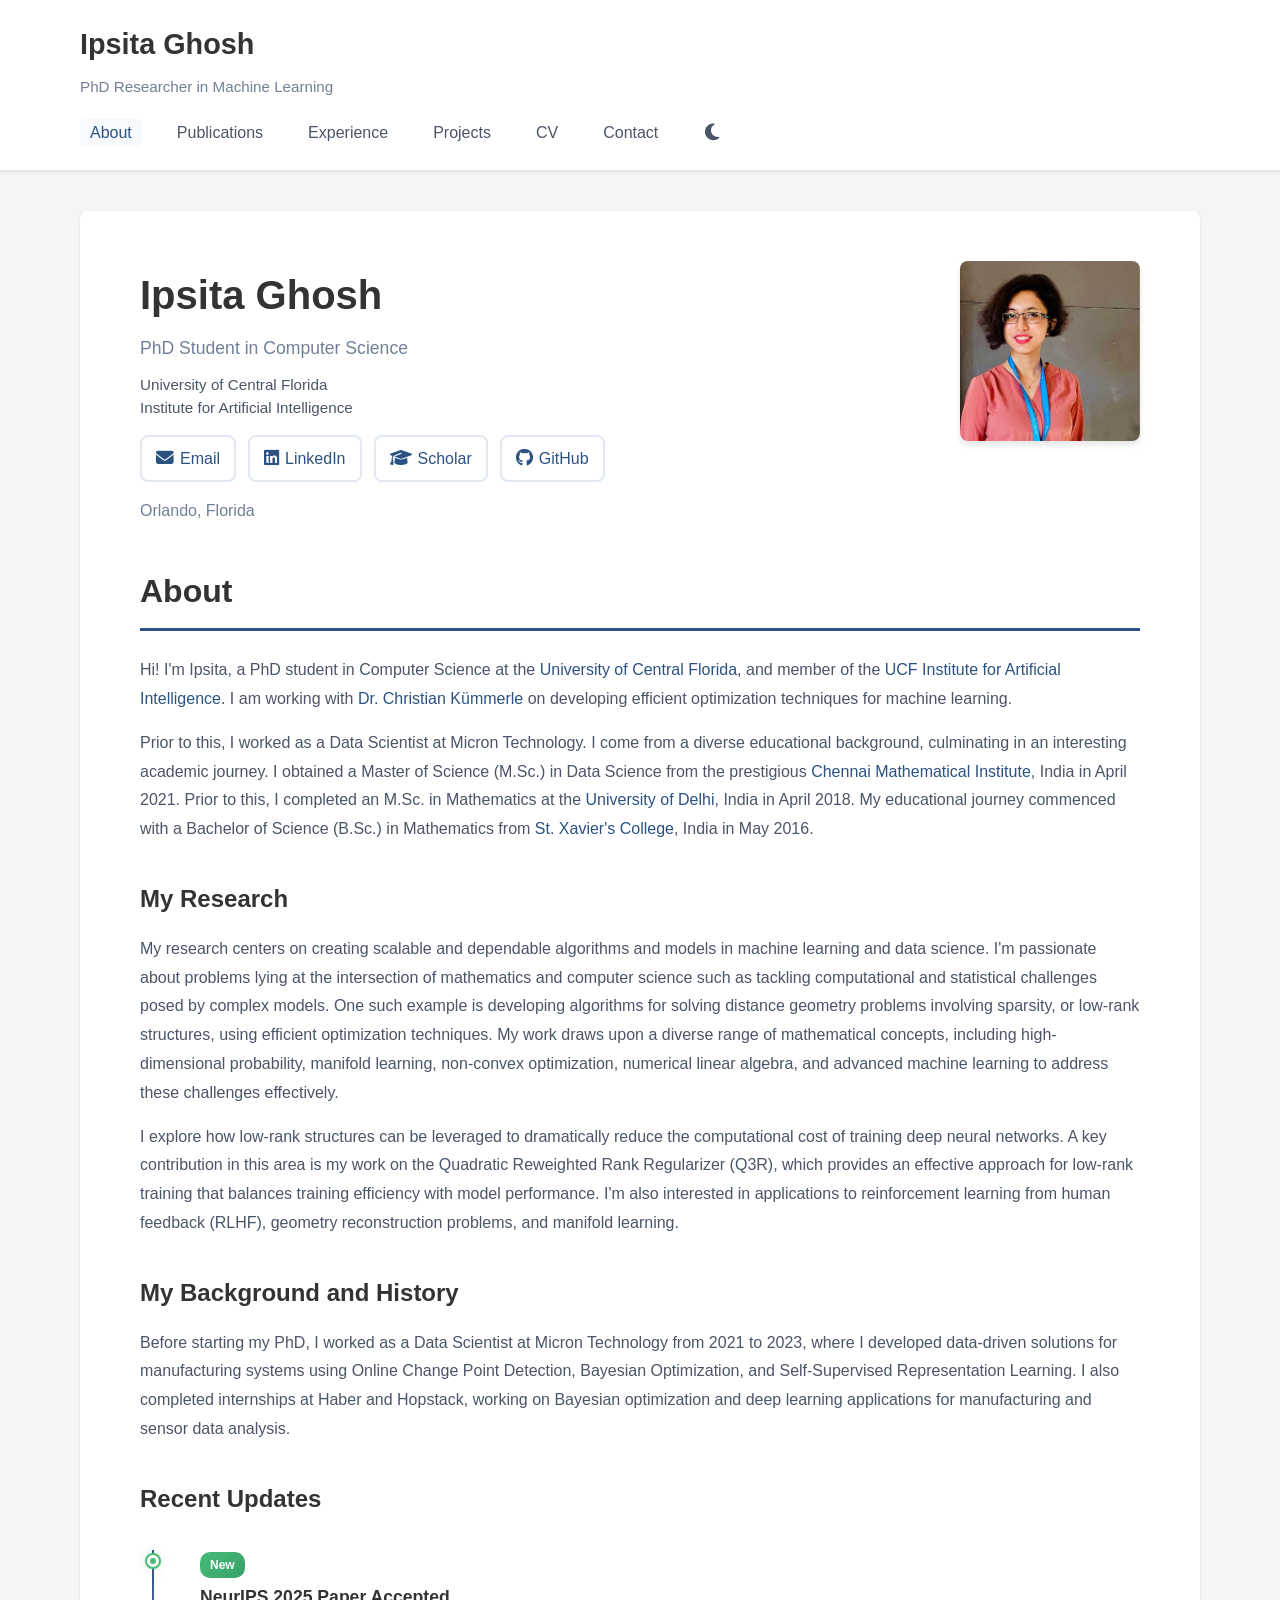
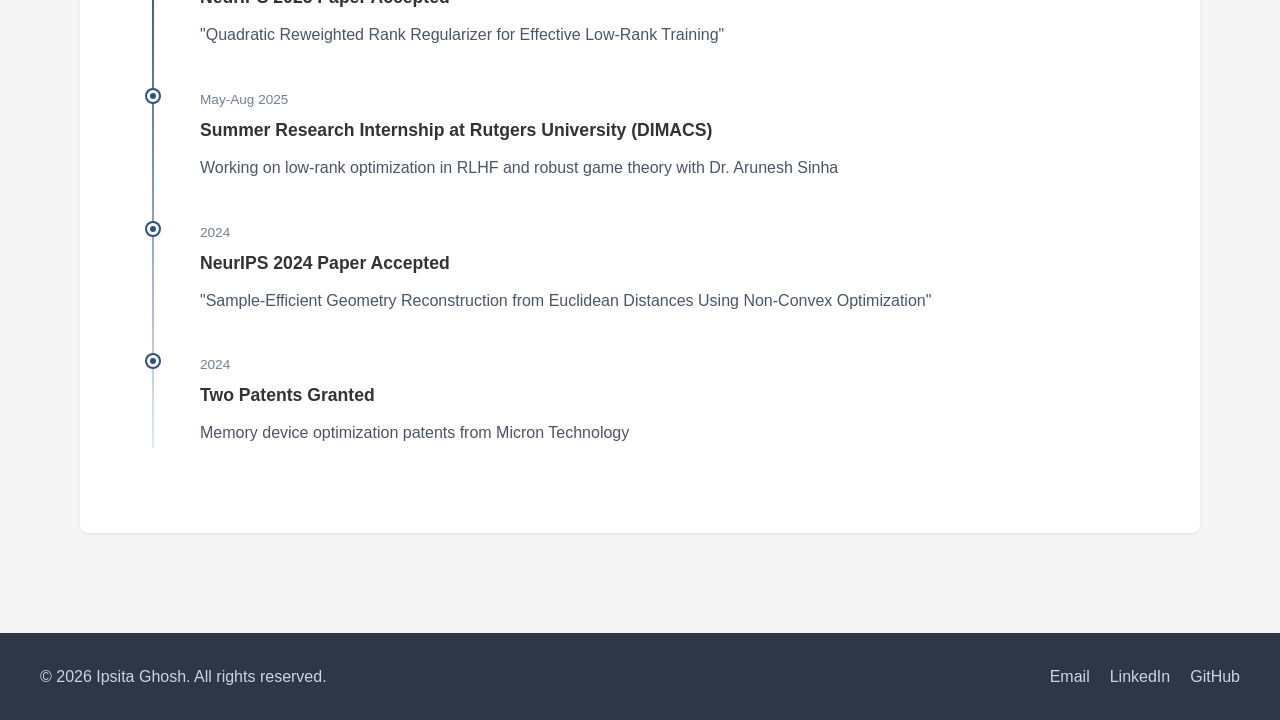
==== commit a18db9f6: "Implement dark/light mode toggle with theme persistence across all pages Co-authored-by: Cursor <cur" ====
--- a/index.html
+++ b/index.html
@@ -22,6 +22,9 @@
                     <li><a href="projects.html">Projects</a></li>
                     <li><a href="cv.html">CV</a></li>
                     <li><a href="contact.html">Contact</a></li>
+                    <li><button id="theme-toggle" class="theme-toggle" aria-label="Toggle dark mode">
+                        <i class="fas fa-moon"></i>
+                    </button></li>
                 </ul>
             </nav>
         </div>
@@ -125,5 +128,7 @@
             </div>
         </div>
     </footer>
+
+    <script src="theme.js"></script>
 </body>
 </html>
--- a/styles.css
+++ b/styles.css
@@ -5,11 +5,44 @@
     box-sizing: border-box;
 }
 
+:root {
+    --bg-primary: #f5f5f5;
+    --bg-secondary: #ffffff;
+    --bg-tertiary: #f7fafc;
+    --text-primary: #333333;
+    --text-secondary: #4a5568;
+    --text-tertiary: #718096;
+    --accent-primary: #2c5282;
+    --accent-secondary: #4a90e2;
+    --border-color: #e2e8f0;
+    --shadow: rgba(0, 0, 0, 0.1);
+    --header-bg: #ffffff;
+    --footer-bg: #2d3748;
+    --footer-text: #cbd5e0;
+}
+
+[data-theme="dark"] {
+    --bg-primary: #1a202c;
+    --bg-secondary: #2d3748;
+    --bg-tertiary: #2d3748;
+    --text-primary: #e2e8f0;
+    --text-secondary: #cbd5e0;
+    --text-tertiary: #a0aec0;
+    --accent-primary: #4a90e2;
+    --accent-secondary: #63b3ed;
+    --border-color: #4a5568;
+    --shadow: rgba(0, 0, 0, 0.3);
+    --header-bg: #2d3748;
+    --footer-bg: #1a202c;
+    --footer-text: #cbd5e0;
+}
+
 body {
     font-family: -apple-system, BlinkMacSystemFont, 'Segoe UI', Roboto, 'Helvetica Neue', Arial, sans-serif;
     line-height: 1.7;
-    color: #333;
-    background-color: #f5f5f5;
+    color: var(--text-primary);
+    background-color: var(--bg-primary);
+    transition: background-color 0.3s ease, color 0.3s ease;
 }
 
 a {
@@ -22,14 +55,35 @@
     color: #1a365d;
 }
 
+/* Theme Toggle Button */
+.theme-toggle {
+    background: none;
+    border: none;
+    color: var(--text-secondary);
+    cursor: pointer;
+    font-size: 1.2em;
+    padding: 8px 12px;
+    border-radius: 8px;
+    transition: all 0.3s ease;
+    display: flex;
+    align-items: center;
+    justify-content: center;
+}
+
+.theme-toggle:hover {
+    background-color: var(--bg-tertiary);
+    color: var(--accent-primary);
+}
+
 /* Header Styles */
 header {
-    background-color: #fff;
-    border-bottom: 1px solid #e2e8f0;
+    background-color: var(--header-bg);
+    border-bottom: 1px solid var(--border-color);
     position: sticky;
     top: 0;
     z-index: 1000;
-    box-shadow: 0 1px 3px rgba(0,0,0,0.1);
+    box-shadow: 0 1px 3px var(--shadow);
+    transition: background-color 0.3s ease;
 }
 
 .header-content {
@@ -44,15 +98,15 @@
 }
 
 .site-title h1 a {
-    color: #1a202c;
+    color: var(--text-primary);
 }
 
 .site-title h1 a:hover {
-    color: #2c5282;
+    color: var(--accent-primary);
 }
 
 .site-subtitle {
-    color: #718096;
+    color: var(--text-tertiary);
     font-size: 0.95em;
     margin-bottom: 15px;
 }
@@ -63,10 +117,11 @@
     display: flex;
     flex-wrap: wrap;
     gap: 25px;
+    align-items: center;
 }
 
 nav a {
-    color: #4a5568;
+    color: var(--text-secondary);
     font-weight: 500;
     padding: 5px 10px;
     border-radius: 4px;
@@ -75,8 +130,8 @@
 
 nav a:hover,
 nav a.active {
-    color: #2c5282;
-    background-color: #edf2f7;
+    color: var(--accent-primary);
+    background-color: var(--bg-tertiary);
 }
 
 /* Main Container */
@@ -87,10 +142,11 @@
 }
 
 .container {
-    background-color: #fff;
+    background-color: var(--bg-secondary);
     padding: 50px 60px;
     border-radius: 8px;
-    box-shadow: 0 1px 3px rgba(0,0,0,0.1);
+    box-shadow: 0 1px 3px var(--shadow);
+    transition: background-color 0.3s ease;
 }
 
 /* Profile Section */
@@ -119,7 +175,7 @@
 
 .profile-info h2 {
     font-size: 2.5em;
-    color: #1a202c;
+    color: var(--text-primary);
     margin-bottom: 5px;
 }
 
@@ -130,7 +186,7 @@
 }
 
 .affiliation {
-    color: #4a5568;
+    color: var(--text-secondary);
     font-size: 0.95em;
     margin-bottom: 15px;
     line-height: 1.5;
@@ -149,7 +205,7 @@
     top: 0;
     bottom: 0;
     width: 2px;
-    background: linear-gradient(to bottom, #2c5282, #cbd5e0);
+    background: linear-gradient(to bottom, var(--accent-primary), var(--border-color));
 }
 
 .timeline-item {
@@ -164,10 +220,10 @@
     top: 5px;
     width: 12px;
     height: 12px;
-    background-color: #2c5282;
-    border: 3px solid #fff;
+    background-color: var(--accent-primary);
+    border: 3px solid var(--bg-secondary);
     border-radius: 50%;
-    box-shadow: 0 0 0 2px #2c5282;
+    box-shadow: 0 0 0 2px var(--accent-primary);
 }
 
 .timeline-marker.highlight {
@@ -186,21 +242,21 @@
 }
 
 .timeline-content h4 {
-    color: #1a202c;
+    color: var(--text-primary);
     font-size: 1.1em;
     margin-bottom: 8px;
     font-weight: 600;
 }
 
 .timeline-content p {
-    color: #4a5568;
+    color: var(--text-secondary);
     line-height: 1.6;
     margin: 0;
 }
 
 .timeline-date {
     display: inline-block;
-    color: #718096;
+    color: var(--text-tertiary);
     font-size: 0.85em;
     font-weight: 500;
     margin-bottom: 5px;
@@ -230,10 +286,10 @@
 }
 
 .social-links a {
-    color: #2c5282;
+    color: var(--accent-primary);
     font-weight: 500;
     padding: 8px 14px;
-    border: 2px solid #cbd5e0;
+    border: 2px solid var(--border-color);
     border-radius: 8px;
     transition: all 0.3s ease;
     display: inline-flex;
@@ -246,11 +302,11 @@
 }
 
 .social-links a:hover {
-    background-color: #2c5282;
+    background-color: var(--accent-primary);
     color: #fff;
-    border-color: #2c5282;
+    border-color: var(--accent-primary);
     transform: translateY(-2px);
-    box-shadow: 0 4px 8px rgba(44, 82, 130, 0.2);
+    box-shadow: 0 4px 8px var(--shadow);
 }
 
 /* Content Section */
@@ -260,21 +316,21 @@
 
 .content-section h2 {
     font-size: 2em;
-    color: #1a202c;
+    color: var(--text-primary);
     margin-bottom: 25px;
     padding-bottom: 10px;
-    border-bottom: 3px solid #2c5282;
+    border-bottom: 3px solid var(--accent-primary);
 }
 
 .content-section h3 {
     font-size: 1.5em;
-    color: #2d3748;
+    color: var(--text-primary);
     margin-top: 35px;
     margin-bottom: 15px;
 }
 
 .content-section p {
-    color: #4a5568;
+    color: var(--text-secondary);
     margin-bottom: 15px;
     line-height: 1.8;
 }
@@ -746,10 +802,11 @@
 
 /* Footer */
 footer {
-    background-color: #2d3748;
-    color: #cbd5e0;
+    background-color: var(--footer-bg);
+    color: var(--footer-text);
     padding: 30px 40px;
     margin-top: 60px;
+    transition: background-color 0.3s ease;
 }
 
 .footer-content {
@@ -767,7 +824,7 @@
 }
 
 .footer-links a {
-    color: #cbd5e0;
+    color: var(--footer-text);
     transition: color 0.3s ease;
     display: inline-flex;
     align-items: center;
@@ -779,7 +836,7 @@
 }
 
 .footer-links a:hover {
-    color: #fff;
+    color: var(--accent-secondary);
 }
 
 /* Responsive Design */
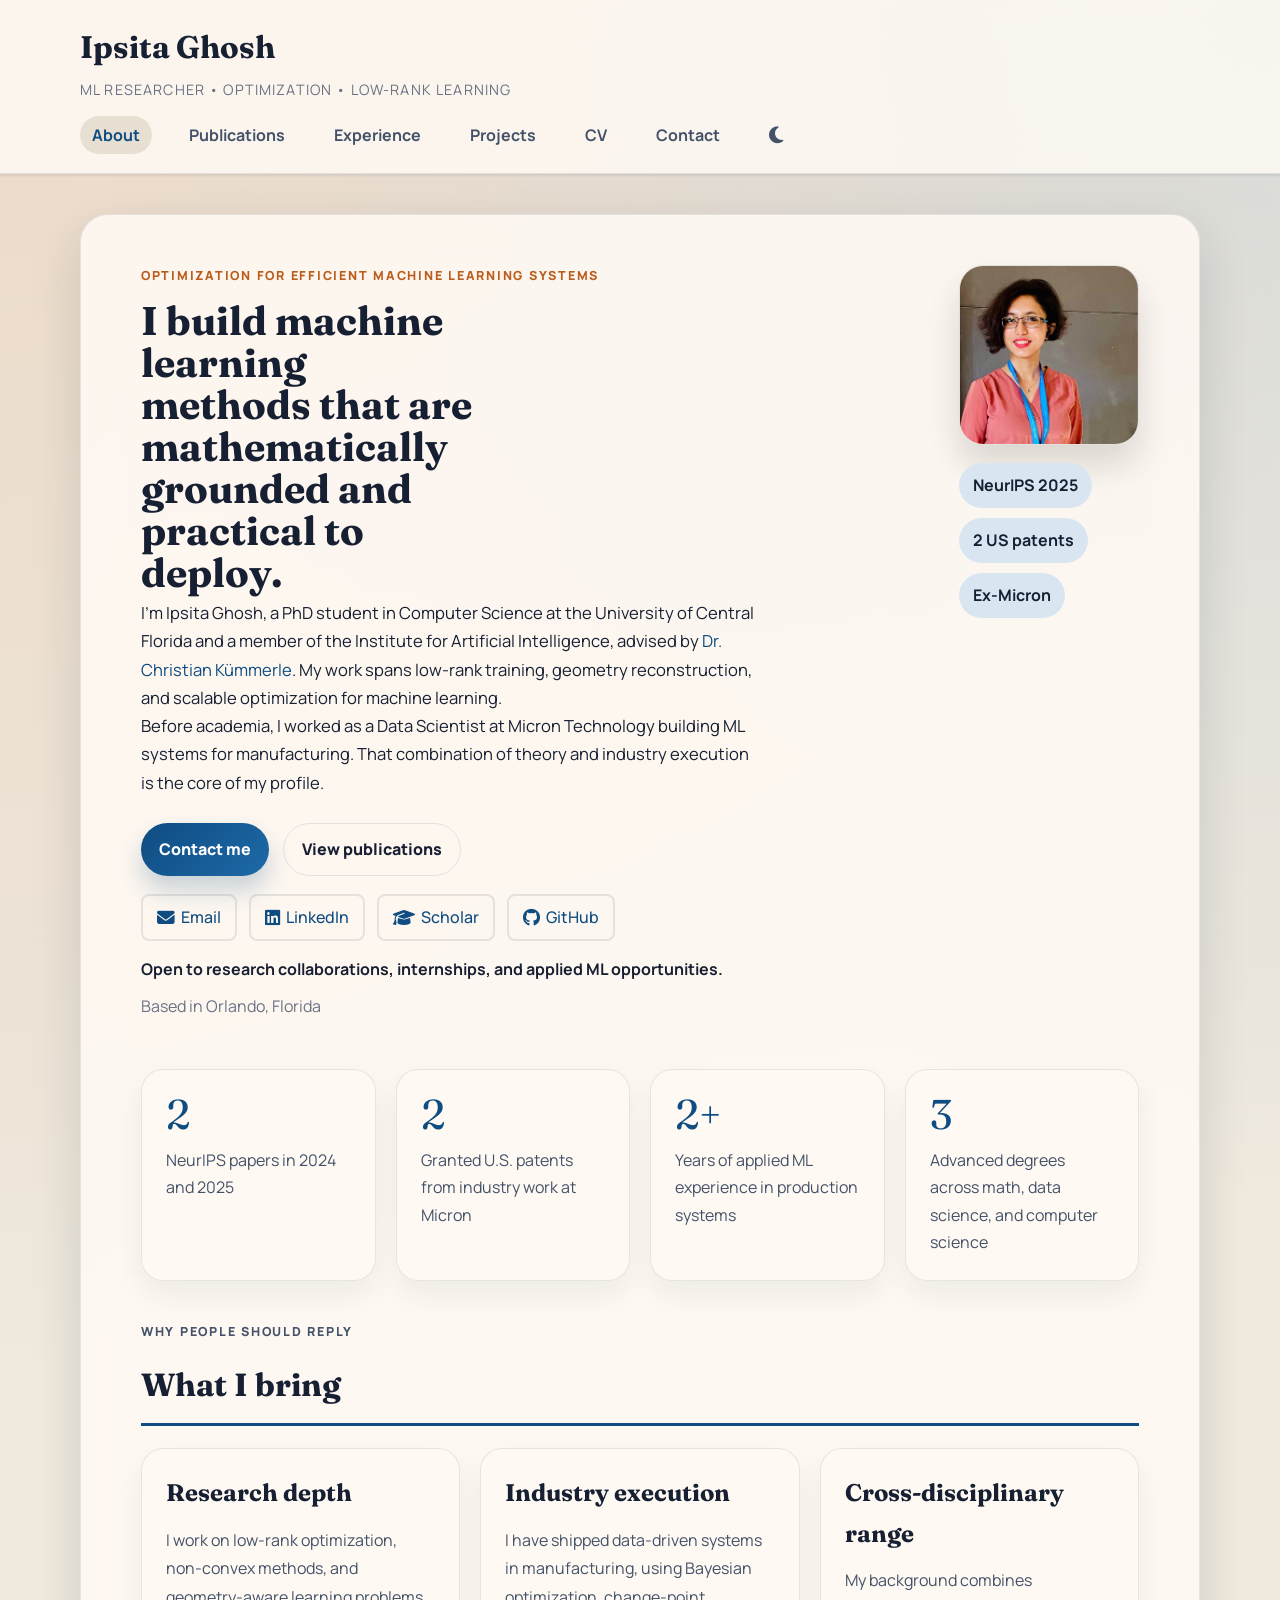
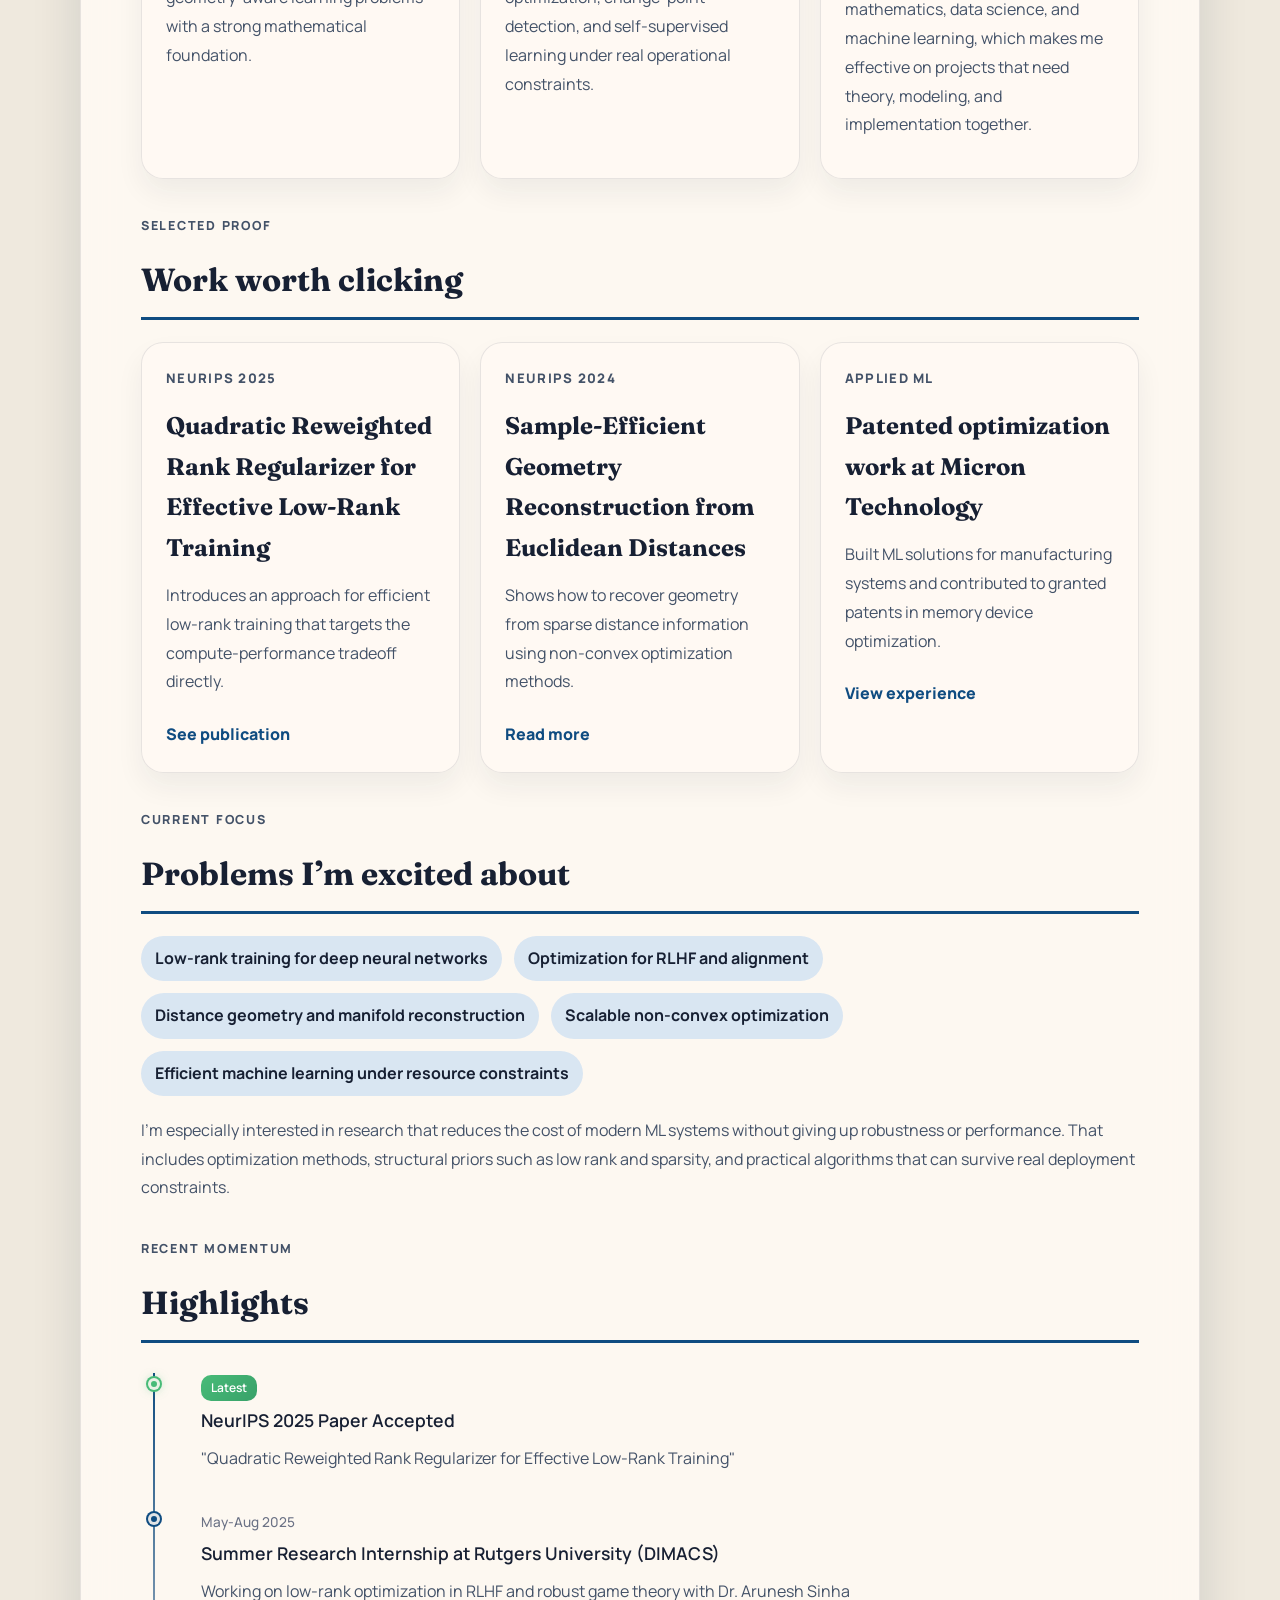
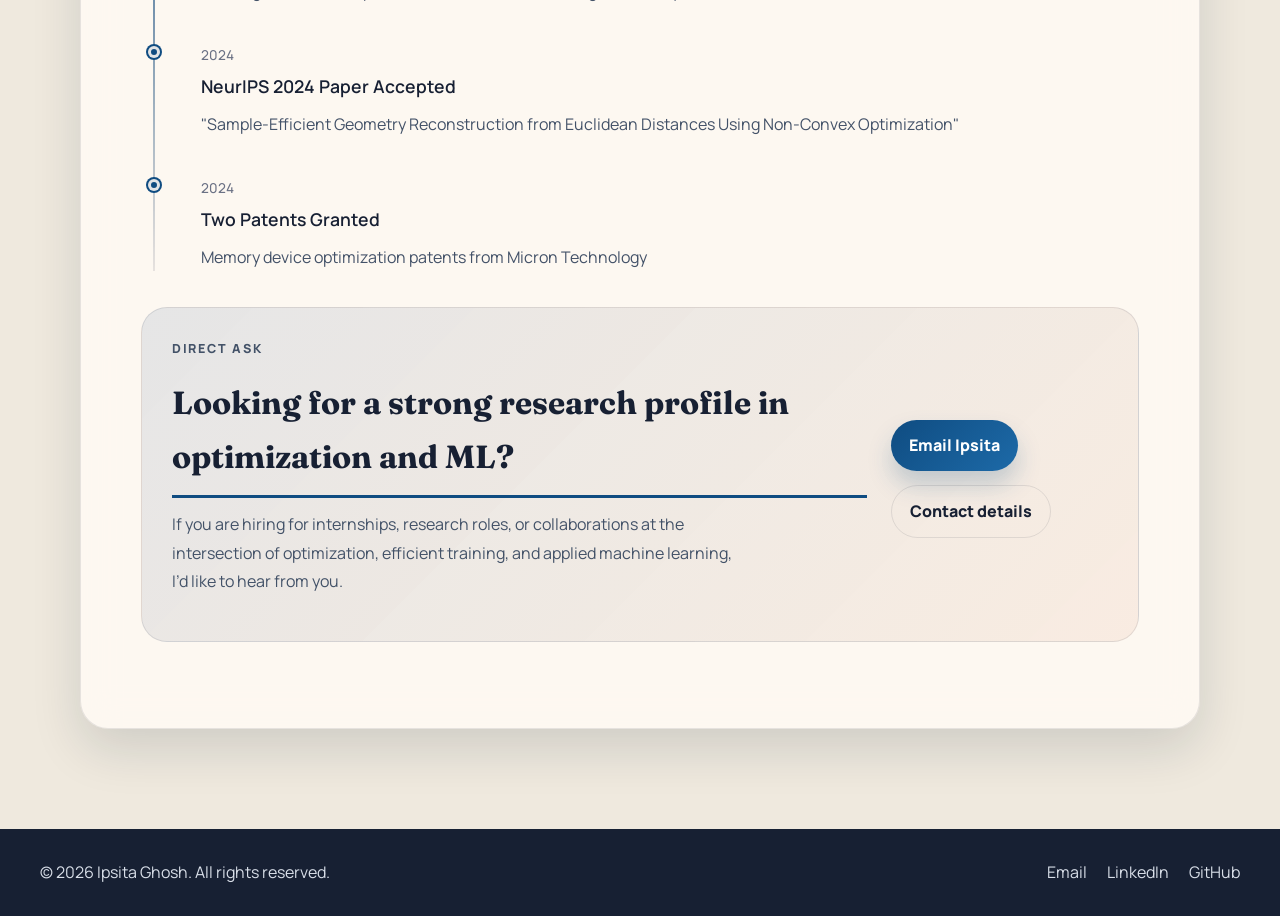
==== commit 6b77ee1e: "Improve personal profile pages" ====
--- a/index.html
+++ b/index.html
@@ -3,7 +3,7 @@
 <head>
     <meta charset="UTF-8">
     <meta name="viewport" content="width=device-width, initial-scale=1.0">
-    <title>About - Ipsita Ghosh</title>
+    <title>Ipsita Ghosh | ML Researcher and PhD Student</title>
     <link rel="stylesheet" href="styles.css">
     <link rel="stylesheet" href="https://cdnjs.cloudflare.com/ajax/libs/font-awesome/6.5.1/css/all.min.css">
 </head>
@@ -12,7 +12,7 @@
         <div class="header-content">
             <div class="site-title">
                 <h1><a href="index.html">Ipsita Ghosh</a></h1>
-                <p class="site-subtitle">PhD Researcher in Machine Learning</p>
+                <p class="site-subtitle">ML Researcher • Optimization • Low-Rank Learning</p>
             </div>
             <nav>
                 <ul>
@@ -32,13 +32,17 @@
 
     <main>
         <div class="container">
-            <section class="profile-section">
+            <section class="profile-section hero-section">
                 <div class="profile-header">
-                    <div class="profile-info">
-                        <h2>Ipsita Ghosh</h2>
-                        <p class="subtitle">PhD Student in Computer Science</p>
-                        <p class="affiliation">University of Central Florida<br>
-                        Institute for Artificial Intelligence</p>
+                    <div class="profile-info hero-copy">
+                        <p class="hero-eyebrow">Optimization for efficient machine learning systems</p>
+                        <h2 class="hero-title">I build machine learning methods that are mathematically grounded and practical to deploy.</h2>
+                        <p class="hero-summary">I’m Ipsita Ghosh, a PhD student in Computer Science at the University of Central Florida and a member of the Institute for Artificial Intelligence, advised by <a href="https://ckuemmerle.com/home/" target="_blank">Dr. Christian Kümmerle</a>. My work spans low-rank training, geometry reconstruction, and scalable optimization for machine learning.</p>
+                        <p class="hero-summary">Before academia, I worked as a Data Scientist at Micron Technology building ML systems for manufacturing. That combination of theory and industry execution is the core of my profile.</p>
+                        <div class="hero-cta">
+                            <a href="mailto:ipsita.ghosh@ucf.edu" class="primary-btn">Contact me</a>
+                            <a href="publications.html" class="secondary-btn">View publications</a>
+                        </div>
                         <div class="social-links">
                             <a href="mailto:ipsita.ghosh@ucf.edu" title="Email">
                                 <i class="fas fa-envelope"></i> Email
@@ -46,42 +50,119 @@
                             <a href="https://www.linkedin.com/in/ipsita--ghosh/" target="_blank" title="LinkedIn">
                                 <i class="fab fa-linkedin"></i> LinkedIn
                             </a>
-                            <a href="https://scholar.google.com/citations?user=PP6lhJcAAAAJ&hl=en" target="_blank" title="Google Scholar">
+                            <a href="https://scholar.google.com/citations?user=PP6lhJcAAAAJ&amp;hl=en" target="_blank" title="Google Scholar">
                                 <i class="fas fa-graduation-cap"></i> Scholar
                             </a>
                             <a href="https://github.com/ipsita-ghosh-1" target="_blank" title="GitHub">
                                 <i class="fab fa-github"></i> GitHub
                             </a>
                         </div>
-                        <p class="location">Orlando, Florida</p>
-                    </div>
-                    <div class="profile-image-header">
+                        <p class="availability-note">Open to research collaborations, internships, and applied ML opportunities.</p>
+                        <p class="location">Based in Orlando, Florida</p>
+                    </div>
+                    <div class="profile-image-header hero-aside">
                         <img src="profile.png" alt="Ipsita Ghosh" class="profile-image-small">
-                    </div>
-                </div>
-            </section>
-
-            <section class="content-section">
-                <h2>About</h2>
-                
-                <p>Hi! I'm Ipsita, a PhD student in Computer Science at the <a href="https://www.ucf.edu/" target="_blank">University of Central Florida</a>, and member of the <a href="https://www.ucf.edu/ai/" target="_blank">UCF Institute for Artificial Intelligence</a>. I am working with <a href="https://ckuemmerle.com/home/" target="_blank">Dr. Christian Kümmerle</a> on developing efficient optimization techniques for machine learning.</p>
-                
-                <p>Prior to this, I worked as a Data Scientist at Micron Technology. I come from a diverse educational background, culminating in an interesting academic journey. I obtained a Master of Science (M.Sc.) in Data Science from the prestigious <a href="https://www.cmi.ac.in/" target="_blank">Chennai Mathematical Institute</a>, India in April 2021. Prior to this, I completed an M.Sc. in Mathematics at the <a href="http://www.du.ac.in/" target="_blank">University of Delhi</a>, India in April 2018. My educational journey commenced with a Bachelor of Science (B.Sc.) in Mathematics from <a href="https://www.sxccal.edu/" target="_blank">St. Xavier's College</a>, India in May 2016.</p>
-
-                <h3>My Research</h3>
-                <p>My research centers on creating scalable and dependable algorithms and models in machine learning and data science. I'm passionate about problems lying at the intersection of mathematics and computer science such as tackling computational and statistical challenges posed by complex models. One such example is developing algorithms for solving distance geometry problems involving sparsity, or low-rank structures, using efficient optimization techniques. My work draws upon a diverse range of mathematical concepts, including high-dimensional probability, manifold learning, non-convex optimization, numerical linear algebra, and advanced machine learning to address these challenges effectively.</p>
-
-                <p>I explore how low-rank structures can be leveraged to dramatically reduce the computational cost of training deep neural networks. A key contribution in this area is my work on the Quadratic Reweighted Rank Regularizer (Q3R), which provides an effective approach for low-rank training that balances training efficiency with model performance. I'm also interested in applications to reinforcement learning from human feedback (RLHF), geometry reconstruction problems, and manifold learning.</p>
-
-                <h3>My Background and History</h3>
-                <p>Before starting my PhD, I worked as a Data Scientist at Micron Technology from 2021 to 2023, where I developed data-driven solutions for manufacturing systems using Online Change Point Detection, Bayesian Optimization, and Self-Supervised Representation Learning. I also completed internships at Haber and Hopstack, working on Bayesian optimization and deep learning applications for manufacturing and sensor data analysis.</p>
-
-                <h3>Recent Updates</h3>
+                        <div class="hero-badges">
+                            <span>NeurIPS 2025</span>
+                            <span>2 US patents</span>
+                            <span>Ex-Micron</span>
+                        </div>
+                    </div>
+                </div>
+            </section>
+
+            <section class="impact-grid" aria-label="Career highlights">
+                <div class="impact-card">
+                    <div class="impact-number">2</div>
+                    <p class="impact-label">NeurIPS papers in 2024 and 2025</p>
+                </div>
+                <div class="impact-card">
+                    <div class="impact-number">2</div>
+                    <p class="impact-label">Granted U.S. patents from industry work at Micron</p>
+                </div>
+                <div class="impact-card">
+                    <div class="impact-number">2+</div>
+                    <p class="impact-label">Years of applied ML experience in production systems</p>
+                </div>
+                <div class="impact-card">
+                    <div class="impact-number">3</div>
+                    <p class="impact-label">Advanced degrees across math, data science, and computer science</p>
+                </div>
+            </section>
+
+            <section class="content-section">
+                <div class="section-intro">
+                    <p class="section-kicker">Why people should reply</p>
+                    <h2>What I bring</h2>
+                </div>
+                <div class="focus-grid">
+                    <article class="focus-card">
+                        <h3>Research depth</h3>
+                        <p>I work on low-rank optimization, non-convex methods, and geometry-aware learning problems with a strong mathematical foundation.</p>
+                    </article>
+                    <article class="focus-card">
+                        <h3>Industry execution</h3>
+                        <p>I have shipped data-driven systems in manufacturing, using Bayesian optimization, change-point detection, and self-supervised learning under real operational constraints.</p>
+                    </article>
+                    <article class="focus-card">
+                        <h3>Cross-disciplinary range</h3>
+                        <p>My background combines mathematics, data science, and machine learning, which makes me effective on projects that need theory, modeling, and implementation together.</p>
+                    </article>
+                </div>
+            </section>
+
+            <section class="content-section">
+                <div class="section-intro">
+                    <p class="section-kicker">Selected proof</p>
+                    <h2>Work worth clicking</h2>
+                </div>
+                <div class="proof-grid">
+                    <article class="proof-card">
+                        <p class="proof-meta">NeurIPS 2025</p>
+                        <h3>Quadratic Reweighted Rank Regularizer for Effective Low-Rank Training</h3>
+                        <p>Introduces an approach for efficient low-rank training that targets the compute-performance tradeoff directly.</p>
+                        <a href="publications.html" class="proof-link">See publication</a>
+                    </article>
+                    <article class="proof-card">
+                        <p class="proof-meta">NeurIPS 2024</p>
+                        <h3>Sample-Efficient Geometry Reconstruction from Euclidean Distances</h3>
+                        <p>Shows how to recover geometry from sparse distance information using non-convex optimization methods.</p>
+                        <a href="publications.html" class="proof-link">Read more</a>
+                    </article>
+                    <article class="proof-card">
+                        <p class="proof-meta">Applied ML</p>
+                        <h3>Patented optimization work at Micron Technology</h3>
+                        <p>Built ML solutions for manufacturing systems and contributed to granted patents in memory device optimization.</p>
+                        <a href="experience.html" class="proof-link">View experience</a>
+                    </article>
+                </div>
+            </section>
+
+            <section class="content-section">
+                <div class="section-intro">
+                    <p class="section-kicker">Current focus</p>
+                    <h2>Problems I’m excited about</h2>
+                </div>
+                <div class="current-work-list">
+                    <span class="current-chip">Low-rank training for deep neural networks</span>
+                    <span class="current-chip">Optimization for RLHF and alignment</span>
+                    <span class="current-chip">Distance geometry and manifold reconstruction</span>
+                    <span class="current-chip">Scalable non-convex optimization</span>
+                    <span class="current-chip">Efficient machine learning under resource constraints</span>
+                </div>
+                <p>I’m especially interested in research that reduces the cost of modern ML systems without giving up robustness or performance. That includes optimization methods, structural priors such as low rank and sparsity, and practical algorithms that can survive real deployment constraints.</p>
+            </section>
+
+            <section class="content-section">
+                <div class="section-intro">
+                    <p class="section-kicker">Recent momentum</p>
+                    <h2>Highlights</h2>
+                </div>
                 <div class="updates-timeline">
                     <div class="timeline-item">
                         <div class="timeline-marker highlight"></div>
                         <div class="timeline-content">
-                            <span class="timeline-badge">New</span>
+                            <span class="timeline-badge">Latest</span>
                             <h4>NeurIPS 2025 Paper Accepted</h4>
                             <p>"Quadratic Reweighted Rank Regularizer for Effective Low-Rank Training"</p>
                         </div>
@@ -113,6 +194,18 @@
                             <p>Memory device optimization patents from Micron Technology</p>
                         </div>
                     </div>
+                </div>
+            </section>
+
+            <section class="content-section contact-strip">
+                <div>
+                    <p class="section-kicker">Direct ask</p>
+                    <h2>Looking for a strong research profile in optimization and ML?</h2>
+                    <p class="contact-note">If you are hiring for internships, research roles, or collaborations at the intersection of optimization, efficient training, and applied machine learning, I’d like to hear from you.</p>
+                </div>
+                <div class="hero-cta">
+                    <a href="mailto:ipsita.ghosh@ucf.edu" class="primary-btn">Email Ipsita</a>
+                    <a href="contact.html" class="secondary-btn">Contact details</a>
                 </div>
             </section>
         </div>
@@ -123,8 +216,8 @@
             <p>&copy; 2026 Ipsita Ghosh. All rights reserved.</p>
             <div class="footer-links">
                 <a href="mailto:ipsita.ghosh@ucf.edu">Email</a>
-                <a href="#">LinkedIn</a>
-                <a href="#">GitHub</a>
+                <a href="https://www.linkedin.com/in/ipsita--ghosh/" target="_blank">LinkedIn</a>
+                <a href="https://github.com/ipsita-ghosh-1" target="_blank">GitHub</a>
             </div>
         </div>
     </footer>
--- a/styles.css
+++ b/styles.css
@@ -1,3 +1,5 @@
+@import url('https://fonts.googleapis.com/css2?family=Fraunces:opsz,wght@9..144,600;9..144,700&family=Manrope:wght@400;500;600;700;800&display=swap');
+
 /* Global Styles */
 * {
     margin: 0;
@@ -6,53 +8,59 @@
 }
 
 :root {
-    --bg-primary: #f5f5f5;
-    --bg-secondary: #ffffff;
-    --bg-tertiary: #f7fafc;
-    --text-primary: #333333;
-    --text-secondary: #4a5568;
-    --text-tertiary: #718096;
-    --accent-primary: #2c5282;
-    --accent-secondary: #4a90e2;
-    --border-color: #e2e8f0;
-    --shadow: rgba(0, 0, 0, 0.1);
-    --header-bg: #ffffff;
-    --footer-bg: #2d3748;
-    --footer-text: #cbd5e0;
+    --bg-primary: #efe9de;
+    --bg-secondary: rgba(255, 250, 244, 0.88);
+    --bg-tertiary: #e7dfd1;
+    --text-primary: #172033;
+    --text-secondary: #435268;
+    --text-tertiary: #6b7285;
+    --accent-primary: #0f4c81;
+    --accent-secondary: #bb5c1b;
+    --accent-soft: #d9e6f2;
+    --border-color: rgba(23, 32, 51, 0.1);
+    --shadow: rgba(15, 32, 51, 0.14);
+    --header-bg: rgba(255, 250, 244, 0.82);
+    --footer-bg: #172033;
+    --footer-text: #d8dee8;
 }
 
 [data-theme="dark"] {
-    --bg-primary: #1a202c;
-    --bg-secondary: #2d3748;
-    --bg-tertiary: #2d3748;
-    --text-primary: #e2e8f0;
-    --text-secondary: #cbd5e0;
-    --text-tertiary: #a0aec0;
-    --accent-primary: #4a90e2;
-    --accent-secondary: #63b3ed;
-    --border-color: #4a5568;
-    --shadow: rgba(0, 0, 0, 0.3);
-    --header-bg: #2d3748;
-    --footer-bg: #1a202c;
-    --footer-text: #cbd5e0;
+    --bg-primary: #0e1726;
+    --bg-secondary: rgba(17, 27, 43, 0.92);
+    --bg-tertiary: #1a2537;
+    --text-primary: #f3efe7;
+    --text-secondary: #d2d8e4;
+    --text-tertiary: #9aa8bf;
+    --accent-primary: #82b9ef;
+    --accent-secondary: #f2a363;
+    --accent-soft: rgba(130, 185, 239, 0.14);
+    --border-color: rgba(210, 216, 228, 0.12);
+    --shadow: rgba(0, 0, 0, 0.32);
+    --header-bg: rgba(14, 23, 38, 0.84);
+    --footer-bg: #09111d;
+    --footer-text: #d2d8e4;
 }
 
 body {
-    font-family: -apple-system, BlinkMacSystemFont, 'Segoe UI', Roboto, 'Helvetica Neue', Arial, sans-serif;
+    font-family: 'Manrope', sans-serif;
     line-height: 1.7;
     color: var(--text-primary);
-    background-color: var(--bg-primary);
+    background:
+        radial-gradient(circle at top left, rgba(187, 92, 27, 0.14), transparent 32%),
+        radial-gradient(circle at top right, rgba(15, 76, 129, 0.12), transparent 28%),
+        linear-gradient(180deg, rgba(255, 250, 244, 0.35), transparent 24%),
+        var(--bg-primary);
     transition: background-color 0.3s ease, color 0.3s ease;
 }
 
 a {
-    color: #2c5282;
+    color: var(--accent-primary);
     text-decoration: none;
     transition: color 0.3s ease;
 }
 
 a:hover {
-    color: #1a365d;
+    color: var(--accent-secondary);
 }
 
 /* Theme Toggle Button */
@@ -84,6 +92,7 @@
     z-index: 1000;
     box-shadow: 0 1px 3px var(--shadow);
     transition: background-color 0.3s ease;
+    backdrop-filter: blur(18px);
 }
 
 .header-content {
@@ -93,7 +102,8 @@
 }
 
 .site-title h1 {
-    font-size: 1.8em;
+    font-family: 'Fraunces', serif;
+    font-size: 1.95em;
     margin-bottom: 5px;
 }
 
@@ -107,7 +117,9 @@
 
 .site-subtitle {
     color: var(--text-tertiary);
-    font-size: 0.95em;
+    font-size: 0.9em;
+    letter-spacing: 0.08em;
+    text-transform: uppercase;
     margin-bottom: 15px;
 }
 
@@ -122,9 +134,9 @@
 
 nav a {
     color: var(--text-secondary);
-    font-weight: 500;
-    padding: 5px 10px;
-    border-radius: 4px;
+    font-weight: 700;
+    padding: 8px 12px;
+    border-radius: 999px;
     transition: all 0.3s ease;
 }
 
@@ -144,9 +156,11 @@
 .container {
     background-color: var(--bg-secondary);
     padding: 50px 60px;
-    border-radius: 8px;
-    box-shadow: 0 1px 3px var(--shadow);
+    border-radius: 28px;
+    box-shadow: 0 20px 50px var(--shadow);
+    border: 1px solid var(--border-color);
     transition: background-color 0.3s ease;
+    backdrop-filter: blur(18px);
 }
 
 /* Profile Section */
@@ -154,6 +168,10 @@
     margin-bottom: 40px;
 }
 
+.hero-section {
+    margin-bottom: 48px;
+}
+
 .profile-header {
     display: flex;
     align-items: flex-start;
@@ -169,8 +187,9 @@
 .profile-image-small {
     width: 100%;
     height: auto;
-    border-radius: 8px;
-    box-shadow: 0 4px 6px rgba(0,0,0,0.1);
+    border-radius: 24px;
+    box-shadow: 0 20px 35px rgba(0, 0, 0, 0.14);
+    border: 1px solid var(--border-color);
 }
 
 .profile-info h2 {
@@ -179,8 +198,111 @@
     margin-bottom: 5px;
 }
 
+.hero-copy {
+    max-width: 700px;
+}
+
+.hero-eyebrow,
+.section-kicker {
+    color: var(--accent-secondary);
+    text-transform: uppercase;
+    letter-spacing: 0.14em;
+    font-size: 0.78rem;
+    font-weight: 800;
+    margin-bottom: 14px;
+}
+
+.hero-title {
+    font-family: 'Fraunces', serif;
+    font-size: clamp(2.6rem, 6vw, 4.4rem);
+    line-height: 1.05;
+    margin-bottom: 18px;
+    max-width: 12ch;
+}
+
+.hero-summary {
+    font-size: 1.04rem;
+    max-width: 62ch;
+}
+
+.hero-cta {
+    display: flex;
+    flex-wrap: wrap;
+    gap: 14px;
+    margin: 26px 0 18px;
+}
+
+.primary-btn,
+.secondary-btn,
+.download-btn {
+    display: inline-flex;
+    align-items: center;
+    justify-content: center;
+    gap: 8px;
+    padding: 12px 18px;
+    border-radius: 999px;
+    font-weight: 800;
+    transition: transform 0.25s ease, box-shadow 0.25s ease, background-color 0.25s ease, color 0.25s ease;
+}
+
+.primary-btn,
+.download-btn {
+    background: linear-gradient(135deg, var(--accent-primary), #1d6aa8);
+    color: #fff;
+    box-shadow: 0 14px 25px rgba(15, 76, 129, 0.22);
+}
+
+.primary-btn:hover,
+.download-btn:hover {
+    color: #fff;
+    transform: translateY(-2px);
+    box-shadow: 0 18px 30px rgba(15, 76, 129, 0.28);
+}
+
+.secondary-btn {
+    background-color: transparent;
+    color: var(--text-primary);
+    border: 1px solid var(--border-color);
+}
+
+.secondary-btn:hover {
+    color: var(--text-primary);
+    transform: translateY(-2px);
+    box-shadow: 0 12px 22px rgba(23, 32, 51, 0.08);
+    background-color: var(--accent-soft);
+}
+
+.availability-note {
+    font-weight: 700;
+    color: var(--text-primary);
+    margin-bottom: 8px;
+}
+
+.hero-aside {
+    display: flex;
+    flex-direction: column;
+    gap: 18px;
+}
+
+.hero-badges {
+    display: flex;
+    flex-wrap: wrap;
+    gap: 10px;
+}
+
+.hero-badges span,
+.current-chip {
+    display: inline-flex;
+    align-items: center;
+    padding: 9px 14px;
+    border-radius: 999px;
+    background-color: var(--accent-soft);
+    color: var(--text-primary);
+    font-weight: 700;
+}
+
 .subtitle {
-    color: #718096;
+    color: var(--text-tertiary);
     font-size: 1.1em;
     margin-bottom: 10px;
 }
@@ -274,7 +396,7 @@
 }
 
 .location {
-    color: #718096;
+    color: var(--text-tertiary);
     margin-top: 10px;
 }
 
@@ -309,12 +431,55 @@
     box-shadow: 0 4px 8px var(--shadow);
 }
 
+.impact-grid,
+.focus-grid,
+.proof-grid,
+.contact-grid {
+    display: grid;
+    gap: 20px;
+}
+
+.impact-grid {
+    grid-template-columns: repeat(4, minmax(0, 1fr));
+    margin-bottom: 40px;
+}
+
+.impact-card,
+.focus-card,
+.proof-card,
+.contact-info-box,
+.research-areas-box {
+    background-color: var(--bg-secondary);
+    border: 1px solid var(--border-color);
+    border-radius: 22px;
+    padding: 24px;
+    box-shadow: 0 14px 28px rgba(23, 32, 51, 0.06);
+}
+
+.impact-card {
+    min-height: 150px;
+}
+
+.impact-number {
+    font-family: 'Fraunces', serif;
+    font-size: 2.6rem;
+    line-height: 1;
+    color: var(--accent-primary);
+    margin-bottom: 12px;
+}
+
+.impact-label {
+    color: var(--text-secondary);
+    margin-bottom: 0;
+}
+
 /* Content Section */
 .content-section {
-    margin-bottom: 30px;
+    margin-bottom: 36px;
 }
 
 .content-section h2 {
+    font-family: 'Fraunces', serif;
     font-size: 2em;
     color: var(--text-primary);
     margin-bottom: 25px;
@@ -323,6 +488,7 @@
 }
 
 .content-section h3 {
+    font-family: 'Fraunces', serif;
     font-size: 1.5em;
     color: var(--text-primary);
     margin-top: 35px;
@@ -335,27 +501,167 @@
     line-height: 1.8;
 }
 
+.section-intro {
+    margin-bottom: 22px;
+}
+
+.section-intro h2 {
+    margin-bottom: 0;
+}
+
+.focus-grid,
+.proof-grid {
+    grid-template-columns: repeat(3, minmax(0, 1fr));
+}
+
+.focus-card h3,
+.proof-card h3 {
+    margin-top: 0;
+    margin-bottom: 12px;
+}
+
+.proof-meta {
+    color: var(--accent-secondary);
+    font-size: 0.82rem;
+    font-weight: 800;
+    letter-spacing: 0.1em;
+    text-transform: uppercase;
+    margin-bottom: 10px;
+}
+
+.proof-link {
+    display: inline-flex;
+    align-items: center;
+    margin-top: 10px;
+    font-weight: 800;
+}
+
+.current-work-list {
+    display: flex;
+    flex-wrap: wrap;
+    gap: 12px;
+    margin-bottom: 20px;
+}
+
+.contact-strip {
+    display: flex;
+    justify-content: space-between;
+    gap: 24px;
+    align-items: center;
+    padding: 30px;
+    border: 1px solid var(--border-color);
+    border-radius: 26px;
+    background: linear-gradient(135deg, rgba(15, 76, 129, 0.1), rgba(187, 92, 27, 0.08));
+}
+
+.contact-strip h2 {
+    margin-bottom: 12px;
+}
+
+.contact-note {
+    max-width: 56ch;
+    margin-bottom: 0;
+}
+
 /* Publications Page */
+.publications-page {
+    max-width: 100%;
+}
+
+.publication-hero {
+    max-width: 68ch;
+    margin-bottom: 28px;
+}
+
+.verification-note {
+    color: var(--text-tertiary);
+    font-size: 0.95rem;
+}
+
+.publication-section {
+    margin-bottom: 42px;
+}
+
+.publication-feature-grid {
+    display: grid;
+    grid-template-columns: repeat(2, minmax(0, 1fr));
+    gap: 22px;
+}
+
+.publication-feature-card {
+    background-color: var(--bg-secondary);
+    border: 1px solid var(--border-color);
+    border-radius: 24px;
+    padding: 26px;
+    box-shadow: 0 14px 28px rgba(23, 32, 51, 0.06);
+}
+
+.publication-feature-card h4 {
+    font-family: 'Fraunces', serif;
+    font-size: 1.45rem;
+    line-height: 1.2;
+    margin-bottom: 12px;
+    color: var(--text-primary);
+}
+
+.pub-badge-row {
+    display: flex;
+    flex-wrap: wrap;
+    gap: 10px;
+    margin-bottom: 16px;
+}
+
+.pub-badge {
+    display: inline-flex;
+    align-items: center;
+    padding: 7px 12px;
+    border-radius: 999px;
+    background-color: var(--accent-soft);
+    color: var(--text-primary);
+    font-size: 0.82rem;
+    font-weight: 800;
+    letter-spacing: 0.04em;
+    text-transform: uppercase;
+}
+
+.pub-summary {
+    margin-bottom: 14px;
+}
+
+.pub-summary-list {
+    margin-left: 20px;
+    margin-bottom: 18px;
+    color: var(--text-secondary);
+}
+
+.pub-summary-list li {
+    margin-bottom: 10px;
+}
+
+.patent-grid .publication-feature-card {
+    min-height: 100%;
+}
+
 .publications-list h3 {
     font-size: 1.4em;
-    color: #2d3748;
+    color: var(--text-primary);
     margin-top: 30px;
     margin-bottom: 20px;
     padding-bottom: 8px;
-    border-bottom: 2px solid #e2e8f0;
+    border-bottom: 2px solid var(--border-color);
 }
 
 .publication-item {
     margin-bottom: 30px;
     padding: 20px;
-    background-color: #f7fafc;
-    border-radius: 6px;
-    border-left: 4px solid #2c5282;
+    background-color: var(--bg-tertiary);
+    border-radius: 16px;
+    border-left: 4px solid var(--accent-primary);
 }
 
 .pub-venue {
     font-weight: 700;
-    color: #2c5282;
+    color: var(--accent-primary);
     font-size: 1.05em;
     margin-bottom: 8px;
 }
@@ -363,23 +669,23 @@
 .pub-title {
     font-size: 1.1em;
     font-weight: 600;
-    color: #1a202c;
+    color: var(--text-primary);
     margin-bottom: 8px;
 }
 
 .pub-authors {
-    color: #718096;
+    color: var(--text-secondary);
     margin-bottom: 5px;
 }
 
 .pub-note {
     font-size: 0.9em;
-    color: #718096;
+    color: var(--text-tertiary);
     font-style: italic;
 }
 
 .pub-date {
-    color: #718096;
+    color: var(--text-tertiary);
     font-size: 0.95em;
     margin-top: 5px;
 }
@@ -389,7 +695,7 @@
 }
 
 .pub-links a {
-    color: #2c5282;
+    color: var(--accent-primary);
     font-weight: 500;
     margin-right: 15px;
 }
@@ -408,16 +714,16 @@
     top: 0;
     bottom: 0;
     width: 2px;
-    background: linear-gradient(to bottom, #2c5282, #4a90e2);
+    background: linear-gradient(to bottom, var(--accent-primary), var(--accent-secondary));
 }
 
 .experience-item {
     margin-bottom: 40px;
     padding: 25px 30px;
-    background-color: #fff;
-    border-radius: 8px;
-    border: 1px solid #e2e8f0;
-    box-shadow: 0 2px 4px rgba(0,0,0,0.05);
+    background-color: var(--bg-secondary);
+    border-radius: 18px;
+    border: 1px solid var(--border-color);
+    box-shadow: 0 8px 18px rgba(0,0,0,0.05);
     position: relative;
     transition: all 0.3s ease;
 }
@@ -429,14 +735,14 @@
     top: 30px;
     width: 14px;
     height: 14px;
-    background-color: #2c5282;
-    border: 3px solid #fff;
+    background-color: var(--accent-primary);
+    border: 3px solid var(--bg-secondary);
     border-radius: 50%;
-    box-shadow: 0 0 0 3px #e2e8f0;
+    box-shadow: 0 0 0 3px var(--border-color);
 }
 
 .experience-item:hover {
-    box-shadow: 0 4px 12px rgba(44, 82, 130, 0.15);
+    box-shadow: 0 14px 24px rgba(44, 82, 130, 0.15);
     transform: translateX(5px);
 }
 
@@ -449,31 +755,31 @@
 
 .exp-header h3 {
     font-size: 1.35em;
-    color: #1a202c;
+    color: var(--text-primary);
     margin: 0 0 8px 0;
     font-weight: 600;
 }
 
 .exp-organization {
-    color: #2c5282;
+    color: var(--accent-primary);
     font-weight: 600;
     margin-bottom: 10px;
     font-size: 1.05em;
 }
 
 .exp-date {
-    color: #718096;
+    color: var(--text-tertiary);
     font-style: italic;
     white-space: nowrap;
     font-size: 0.95em;
-    background-color: #edf2f7;
+    background-color: var(--bg-tertiary);
     padding: 4px 12px;
     border-radius: 12px;
     font-weight: 500;
 }
 
 .exp-details {
-    color: #4a5568;
+    color: var(--text-secondary);
     margin-top: 12px;
     line-height: 1.7;
 }
@@ -501,16 +807,16 @@
     top: 0;
     bottom: 0;
     width: 2px;
-    background: linear-gradient(to bottom, #2c5282, #4a90e2);
+    background: linear-gradient(to bottom, var(--accent-primary), var(--accent-secondary));
 }
 
 .project-item {
     margin-bottom: 40px;
     padding: 25px 30px;
-    background-color: #fff;
-    border-radius: 8px;
-    border: 1px solid #e2e8f0;
-    box-shadow: 0 2px 4px rgba(0,0,0,0.05);
+    background-color: var(--bg-secondary);
+    border-radius: 18px;
+    border: 1px solid var(--border-color);
+    box-shadow: 0 8px 18px rgba(0,0,0,0.05);
     position: relative;
     transition: all 0.3s ease;
 }
@@ -522,14 +828,14 @@
     top: 30px;
     width: 14px;
     height: 14px;
-    background-color: #2c5282;
-    border: 3px solid #fff;
+    background-color: var(--accent-primary);
+    border: 3px solid var(--bg-secondary);
     border-radius: 50%;
-    box-shadow: 0 0 0 3px #e2e8f0;
+    box-shadow: 0 0 0 3px var(--border-color);
 }
 
 .project-item:hover {
-    box-shadow: 0 4px 12px rgba(44, 82, 130, 0.15);
+    box-shadow: 0 14px 24px rgba(44, 82, 130, 0.15);
     transform: translateX(5px);
 }
 
@@ -542,30 +848,30 @@
 
 .project-header h3 {
     font-size: 1.35em;
-    color: #1a202c;
+    color: var(--text-primary);
     margin: 0;
     font-weight: 600;
 }
 
 .project-date {
-    color: #718096;
+    color: var(--text-tertiary);
     font-style: italic;
     font-size: 0.95em;
-    background-color: #edf2f7;
+    background-color: var(--bg-tertiary);
     padding: 4px 12px;
     border-radius: 12px;
     font-weight: 500;
 }
 
 .project-location {
-    color: #2c5282;
+    color: var(--accent-primary);
     font-weight: 600;
     margin-bottom: 10px;
     font-size: 1.05em;
 }
 
 .project-description {
-    color: #4a5568;
+    color: var(--text-secondary);
     line-height: 1.8;
 }
 
@@ -583,7 +889,7 @@
     top: 0;
     bottom: 0;
     width: 2px;
-    background: linear-gradient(to bottom, #2c5282, #4a90e2);
+    background: linear-gradient(to bottom, var(--accent-primary), var(--accent-secondary));
 }
 
 .achievement-item {
@@ -591,10 +897,10 @@
     gap: 25px;
     margin-bottom: 30px;
     padding: 20px 25px;
-    background-color: #fff;
-    border-radius: 8px;
-    border: 1px solid #e2e8f0;
-    box-shadow: 0 2px 4px rgba(0,0,0,0.05);
+    background-color: var(--bg-secondary);
+    border-radius: 18px;
+    border: 1px solid var(--border-color);
+    box-shadow: 0 8px 18px rgba(0,0,0,0.05);
     position: relative;
     transition: all 0.3s ease;
 }
@@ -606,36 +912,36 @@
     top: 25px;
     width: 14px;
     height: 14px;
-    background-color: #2c5282;
-    border: 3px solid #fff;
+    background-color: var(--accent-primary);
+    border: 3px solid var(--bg-secondary);
     border-radius: 50%;
-    box-shadow: 0 0 0 3px #e2e8f0;
+    box-shadow: 0 0 0 3px var(--border-color);
 }
 
 .achievement-item:hover {
-    box-shadow: 0 4px 12px rgba(44, 82, 130, 0.15);
+    box-shadow: 0 14px 24px rgba(44, 82, 130, 0.15);
     transform: translateX(5px);
 }
 
 .achievement-year {
     font-weight: 700;
-    color: #2c5282;
+    color: var(--accent-primary);
     font-size: 1.15em;
     min-width: 60px;
-    background-color: #edf2f7;
+    background-color: var(--bg-tertiary);
     padding: 4px 12px;
     border-radius: 12px;
     height: fit-content;
 }
 
 .achievement-content h4 {
-    color: #1a202c;
+    color: var(--text-primary);
     margin-bottom: 5px;
     font-weight: 600;
 }
 
 .achievement-content p {
-    color: #718096;
+    color: var(--text-secondary);
     margin: 0;
 }
 
@@ -651,29 +957,16 @@
     margin-bottom: 30px;
 }
 
-.download-btn {
-    background-color: #2c5282;
-    color: #fff;
-    padding: 10px 20px;
-    border-radius: 5px;
-    font-weight: 500;
-    transition: background-color 0.3s ease;
-}
-
-.download-btn:hover {
-    background-color: #1a365d;
-}
-
 .cv-section {
     margin-bottom: 40px;
 }
 
 .cv-section h3 {
     font-size: 1.4em;
-    color: #1a202c;
+    color: var(--text-primary);
     margin-bottom: 20px;
     padding-bottom: 8px;
-    border-bottom: 2px solid #e2e8f0;
+    border-bottom: 2px solid var(--border-color);
 }
 
 .cv-item {
@@ -687,26 +980,26 @@
 }
 
 .cv-item-header strong {
-    color: #1a202c;
+    color: var(--text-primary);
 }
 
 .cv-item-header span {
-    color: #718096;
+    color: var(--text-tertiary);
     font-style: italic;
 }
 
 .cv-item p {
-    color: #4a5568;
+    color: var(--text-secondary);
     margin: 5px 0;
 }
 
 .cv-details {
     margin-top: 8px;
-    color: #718096;
+    color: var(--text-tertiary);
 }
 
 .cv-authors {
-    color: #718096;
+    color: var(--text-tertiary);
     font-size: 0.95em;
 }
 
@@ -717,32 +1010,37 @@
 
 .skills-grid-cv div {
     padding: 12px;
-    background-color: #f7fafc;
-    border-radius: 4px;
-    color: #4a5568;
+    background-color: var(--bg-tertiary);
+    border-radius: 12px;
+    color: var(--text-secondary);
 }
 
 /* Contact Page */
 .contact-page {
-    max-width: 800px;
+    max-width: 100%;
 }
 
 .contact-info-box,
 .research-areas-box {
-    padding: 30px;
-    background-color: #f7fafc;
-    border-radius: 8px;
-    margin-bottom: 30px;
-    border-left: 4px solid #2c5282;
+    margin-bottom: 0;
 }
 
 .contact-info-box h3,
 .research-areas-box h3 {
-    color: #1a202c;
+    color: var(--text-primary);
     margin-bottom: 15px;
     margin-top: 0;
 }
 
+.contact-hero {
+    max-width: 62ch;
+    margin-bottom: 24px;
+}
+
+.contact-grid {
+    grid-template-columns: 1.2fr 1fr;
+}
+
 .contact-details {
     margin-top: 25px;
 }
@@ -752,12 +1050,21 @@
 }
 
 .contact-item h4 {
-    color: #2c5282;
+    color: var(--accent-primary);
     margin-bottom: 8px;
 }
 
 .contact-item p {
-    color: #4a5568;
+    color: var(--text-secondary);
+}
+
+.fit-list {
+    margin-left: 22px;
+    color: var(--text-secondary);
+}
+
+.fit-list li {
+    margin-bottom: 10px;
 }
 
 .social-links-contact {
@@ -768,11 +1075,11 @@
 }
 
 .social-links-contact a {
-    color: #2c5282;
+    color: var(--accent-primary);
     font-weight: 500;
     padding: 8px 15px;
-    border: 2px solid #cbd5e0;
-    border-radius: 8px;
+    border: 2px solid var(--border-color);
+    border-radius: 999px;
     transition: all 0.3s ease;
     display: inline-flex;
     align-items: center;
@@ -784,16 +1091,16 @@
 }
 
 .social-links-contact a:hover {
-    background-color: #2c5282;
+    background-color: var(--accent-primary);
     color: #fff;
-    border-color: #2c5282;
+    border-color: var(--accent-primary);
     transform: translateY(-2px);
-    box-shadow: 0 4px 8px rgba(44, 82, 130, 0.2);
+    box-shadow: 0 10px 18px rgba(44, 82, 130, 0.2);
 }
 
 .research-areas-box ul {
     margin-left: 25px;
-    color: #4a5568;
+    color: var(--text-secondary);
 }
 
 .research-areas-box li {
@@ -849,10 +1156,15 @@
 
     .container {
         padding: 30px 25px;
+        border-radius: 22px;
     }
 
     nav ul {
         gap: 15px;
+    }
+
+    .hero-title {
+        max-width: none;
     }
 
     .profile-header {
@@ -866,6 +1178,25 @@
 
     .social-links {
         justify-content: center;
+    }
+
+    .hero-cta,
+    .hero-badges,
+    .current-work-list {
+        justify-content: center;
+    }
+
+    .impact-grid,
+    .focus-grid,
+    .proof-grid,
+    .contact-grid,
+    .publication-feature-grid {
+        grid-template-columns: 1fr;
+    }
+
+    .contact-strip {
+        flex-direction: column;
+        align-items: flex-start;
     }
 
     .exp-header,
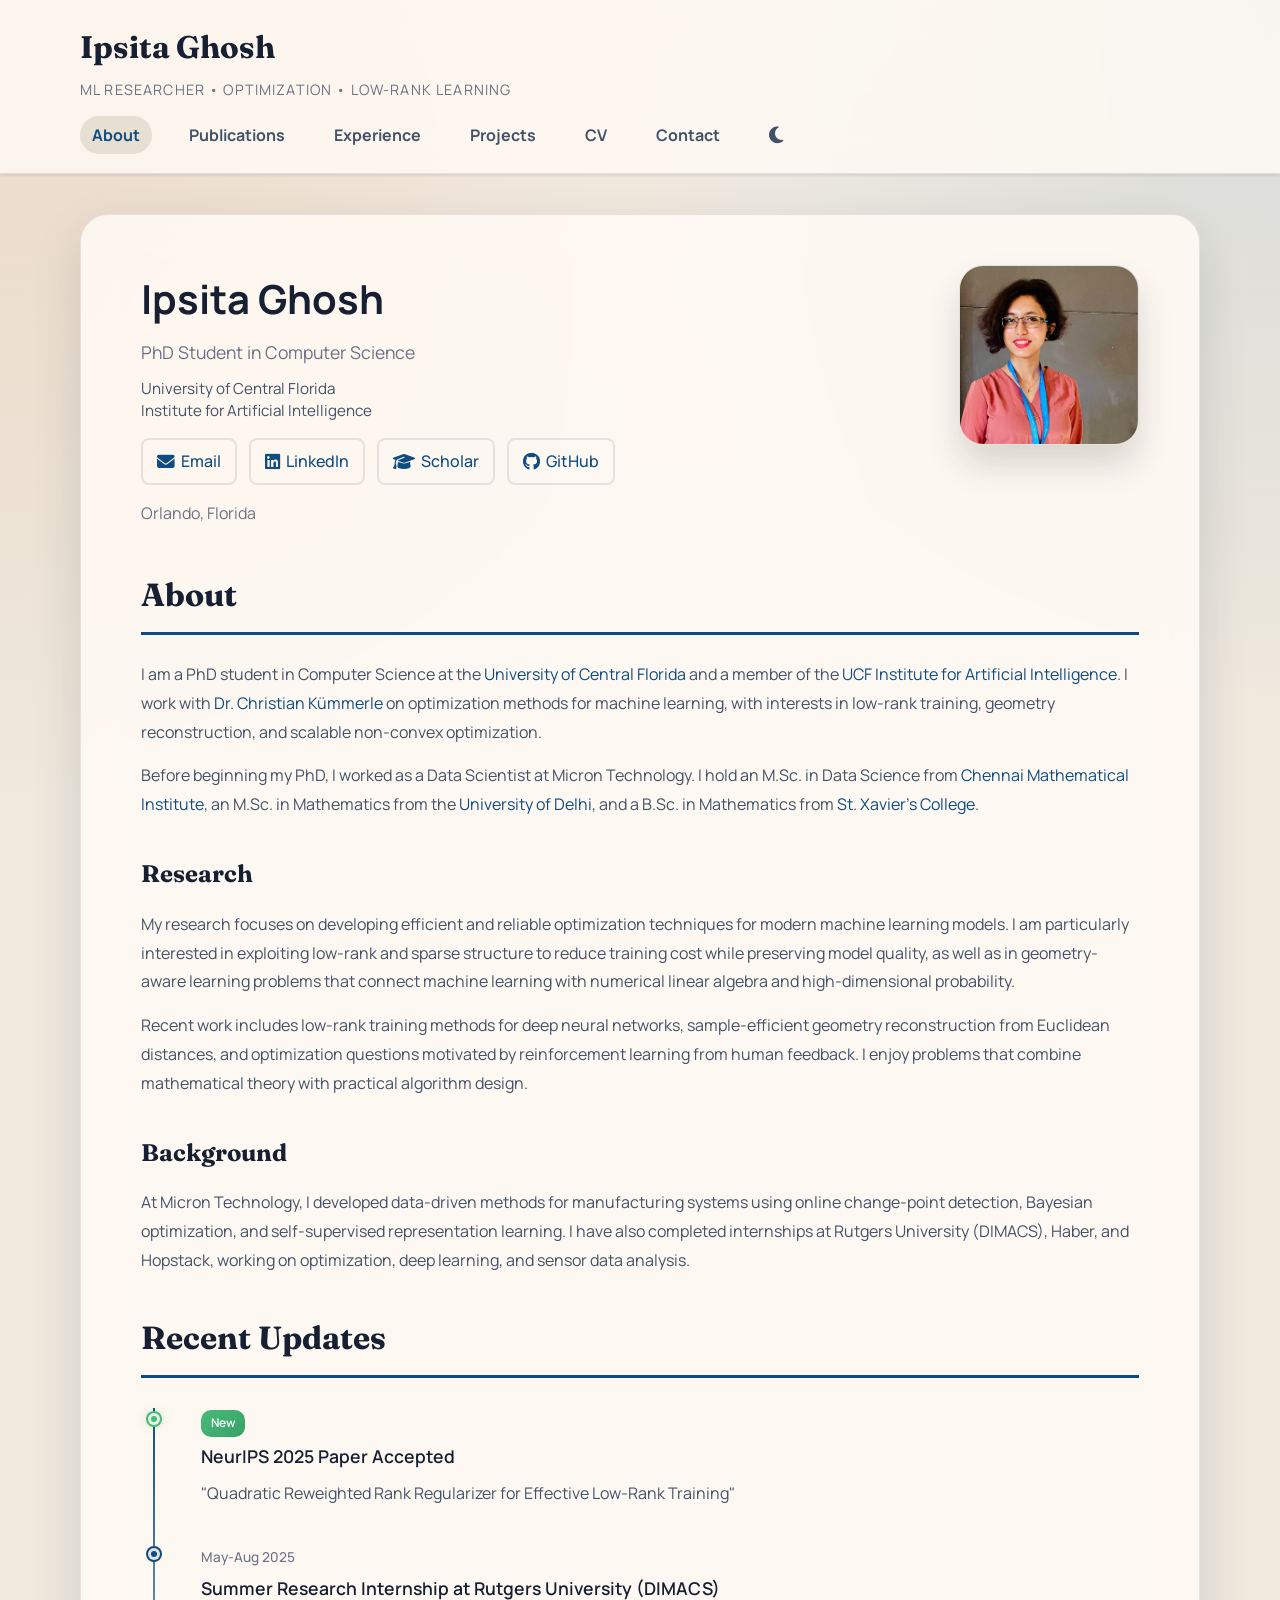
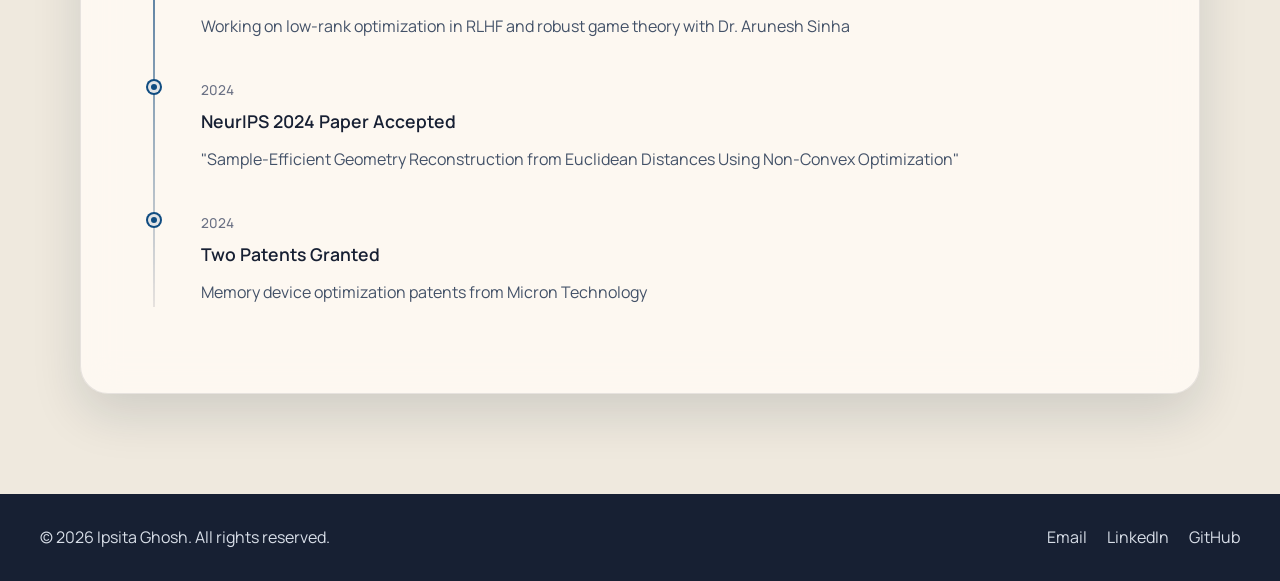
==== commit 0072ebb7: "Update about page content" ====
--- a/index.html
+++ b/index.html
@@ -32,17 +32,13 @@
 
     <main>
         <div class="container">
-            <section class="profile-section hero-section">
+            <section class="profile-section">
                 <div class="profile-header">
-                    <div class="profile-info hero-copy">
-                        <p class="hero-eyebrow">Optimization for efficient machine learning systems</p>
-                        <h2 class="hero-title">I build machine learning methods that are mathematically grounded and practical to deploy.</h2>
-                        <p class="hero-summary">I’m Ipsita Ghosh, a PhD student in Computer Science at the University of Central Florida and a member of the Institute for Artificial Intelligence, advised by <a href="https://ckuemmerle.com/home/" target="_blank">Dr. Christian Kümmerle</a>. My work spans low-rank training, geometry reconstruction, and scalable optimization for machine learning.</p>
-                        <p class="hero-summary">Before academia, I worked as a Data Scientist at Micron Technology building ML systems for manufacturing. That combination of theory and industry execution is the core of my profile.</p>
-                        <div class="hero-cta">
-                            <a href="mailto:ipsita.ghosh@ucf.edu" class="primary-btn">Contact me</a>
-                            <a href="publications.html" class="secondary-btn">View publications</a>
-                        </div>
+                    <div class="profile-info">
+                        <h2>Ipsita Ghosh</h2>
+                        <p class="subtitle">PhD Student in Computer Science</p>
+                        <p class="affiliation">University of Central Florida<br>
+                        Institute for Artificial Intelligence</p>
                         <div class="social-links">
                             <a href="mailto:ipsita.ghosh@ucf.edu" title="Email">
                                 <i class="fas fa-envelope"></i> Email
@@ -57,112 +53,34 @@
                                 <i class="fab fa-github"></i> GitHub
                             </a>
                         </div>
-                        <p class="availability-note">Open to research collaborations, internships, and applied ML opportunities.</p>
-                        <p class="location">Based in Orlando, Florida</p>
+                        <p class="location">Orlando, Florida</p>
                     </div>
-                    <div class="profile-image-header hero-aside">
+                    <div class="profile-image-header">
                         <img src="profile.png" alt="Ipsita Ghosh" class="profile-image-small">
-                        <div class="hero-badges">
-                            <span>NeurIPS 2025</span>
-                            <span>2 US patents</span>
-                            <span>Ex-Micron</span>
-                        </div>
                     </div>
                 </div>
             </section>
 
-            <section class="impact-grid" aria-label="Career highlights">
-                <div class="impact-card">
-                    <div class="impact-number">2</div>
-                    <p class="impact-label">NeurIPS papers in 2024 and 2025</p>
-                </div>
-                <div class="impact-card">
-                    <div class="impact-number">2</div>
-                    <p class="impact-label">Granted U.S. patents from industry work at Micron</p>
-                </div>
-                <div class="impact-card">
-                    <div class="impact-number">2+</div>
-                    <p class="impact-label">Years of applied ML experience in production systems</p>
-                </div>
-                <div class="impact-card">
-                    <div class="impact-number">3</div>
-                    <p class="impact-label">Advanced degrees across math, data science, and computer science</p>
-                </div>
+            <section class="content-section">
+                <h2>About</h2>
+                <p>I am a PhD student in Computer Science at the <a href="https://www.ucf.edu/" target="_blank">University of Central Florida</a> and a member of the <a href="https://www.ucf.edu/ai/" target="_blank">UCF Institute for Artificial Intelligence</a>. I work with <a href="https://ckuemmerle.com/home/" target="_blank">Dr. Christian Kümmerle</a> on optimization methods for machine learning, with interests in low-rank training, geometry reconstruction, and scalable non-convex optimization.</p>
+                <p>Before beginning my PhD, I worked as a Data Scientist at Micron Technology. I hold an M.Sc. in Data Science from <a href="https://www.cmi.ac.in/" target="_blank">Chennai Mathematical Institute</a>, an M.Sc. in Mathematics from the <a href="http://www.du.ac.in/" target="_blank">University of Delhi</a>, and a B.Sc. in Mathematics from <a href="https://www.sxccal.edu/" target="_blank">St. Xavier's College</a>.</p>
+
+                <h3>Research</h3>
+                <p>My research focuses on developing efficient and reliable optimization techniques for modern machine learning models. I am particularly interested in exploiting low-rank and sparse structure to reduce training cost while preserving model quality, as well as in geometry-aware learning problems that connect machine learning with numerical linear algebra and high-dimensional probability.</p>
+                <p>Recent work includes low-rank training methods for deep neural networks, sample-efficient geometry reconstruction from Euclidean distances, and optimization questions motivated by reinforcement learning from human feedback. I enjoy problems that combine mathematical theory with practical algorithm design.</p>
+
+                <h3>Background</h3>
+                <p>At Micron Technology, I developed data-driven methods for manufacturing systems using online change-point detection, Bayesian optimization, and self-supervised representation learning. I have also completed internships at Rutgers University (DIMACS), Haber, and Hopstack, working on optimization, deep learning, and sensor data analysis.</p>
             </section>
 
             <section class="content-section">
-                <div class="section-intro">
-                    <p class="section-kicker">Why people should reply</p>
-                    <h2>What I bring</h2>
-                </div>
-                <div class="focus-grid">
-                    <article class="focus-card">
-                        <h3>Research depth</h3>
-                        <p>I work on low-rank optimization, non-convex methods, and geometry-aware learning problems with a strong mathematical foundation.</p>
-                    </article>
-                    <article class="focus-card">
-                        <h3>Industry execution</h3>
-                        <p>I have shipped data-driven systems in manufacturing, using Bayesian optimization, change-point detection, and self-supervised learning under real operational constraints.</p>
-                    </article>
-                    <article class="focus-card">
-                        <h3>Cross-disciplinary range</h3>
-                        <p>My background combines mathematics, data science, and machine learning, which makes me effective on projects that need theory, modeling, and implementation together.</p>
-                    </article>
-                </div>
-            </section>
-
-            <section class="content-section">
-                <div class="section-intro">
-                    <p class="section-kicker">Selected proof</p>
-                    <h2>Work worth clicking</h2>
-                </div>
-                <div class="proof-grid">
-                    <article class="proof-card">
-                        <p class="proof-meta">NeurIPS 2025</p>
-                        <h3>Quadratic Reweighted Rank Regularizer for Effective Low-Rank Training</h3>
-                        <p>Introduces an approach for efficient low-rank training that targets the compute-performance tradeoff directly.</p>
-                        <a href="publications.html" class="proof-link">See publication</a>
-                    </article>
-                    <article class="proof-card">
-                        <p class="proof-meta">NeurIPS 2024</p>
-                        <h3>Sample-Efficient Geometry Reconstruction from Euclidean Distances</h3>
-                        <p>Shows how to recover geometry from sparse distance information using non-convex optimization methods.</p>
-                        <a href="publications.html" class="proof-link">Read more</a>
-                    </article>
-                    <article class="proof-card">
-                        <p class="proof-meta">Applied ML</p>
-                        <h3>Patented optimization work at Micron Technology</h3>
-                        <p>Built ML solutions for manufacturing systems and contributed to granted patents in memory device optimization.</p>
-                        <a href="experience.html" class="proof-link">View experience</a>
-                    </article>
-                </div>
-            </section>
-
-            <section class="content-section">
-                <div class="section-intro">
-                    <p class="section-kicker">Current focus</p>
-                    <h2>Problems I’m excited about</h2>
-                </div>
-                <div class="current-work-list">
-                    <span class="current-chip">Low-rank training for deep neural networks</span>
-                    <span class="current-chip">Optimization for RLHF and alignment</span>
-                    <span class="current-chip">Distance geometry and manifold reconstruction</span>
-                    <span class="current-chip">Scalable non-convex optimization</span>
-                    <span class="current-chip">Efficient machine learning under resource constraints</span>
-                </div>
-                <p>I’m especially interested in research that reduces the cost of modern ML systems without giving up robustness or performance. That includes optimization methods, structural priors such as low rank and sparsity, and practical algorithms that can survive real deployment constraints.</p>
-            </section>
-
-            <section class="content-section">
-                <div class="section-intro">
-                    <p class="section-kicker">Recent momentum</p>
-                    <h2>Highlights</h2>
-                </div>
+                <h2>Recent Updates</h2>
                 <div class="updates-timeline">
                     <div class="timeline-item">
                         <div class="timeline-marker highlight"></div>
                         <div class="timeline-content">
-                            <span class="timeline-badge">Latest</span>
+                            <span class="timeline-badge">New</span>
                             <h4>NeurIPS 2025 Paper Accepted</h4>
                             <p>"Quadratic Reweighted Rank Regularizer for Effective Low-Rank Training"</p>
                         </div>
@@ -196,18 +114,6 @@
                     </div>
                 </div>
             </section>
-
-            <section class="content-section contact-strip">
-                <div>
-                    <p class="section-kicker">Direct ask</p>
-                    <h2>Looking for a strong research profile in optimization and ML?</h2>
-                    <p class="contact-note">If you are hiring for internships, research roles, or collaborations at the intersection of optimization, efficient training, and applied machine learning, I’d like to hear from you.</p>
-                </div>
-                <div class="hero-cta">
-                    <a href="mailto:ipsita.ghosh@ucf.edu" class="primary-btn">Email Ipsita</a>
-                    <a href="contact.html" class="secondary-btn">Contact details</a>
-                </div>
-            </section>
         </div>
     </main>
 
